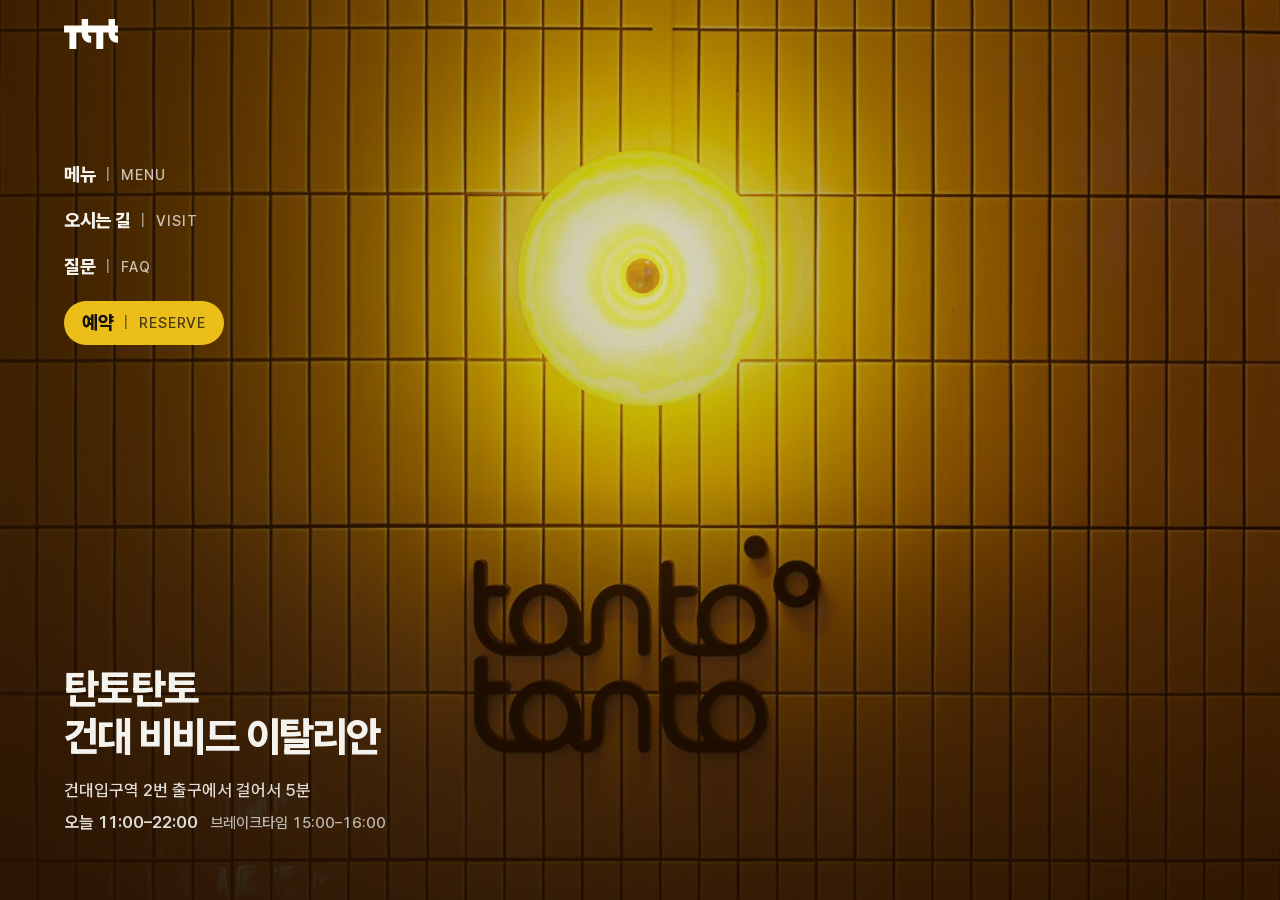
==== index.html @ 8cec2704 "탄토탄토 홈페이지 첫 배포 Co-Authored-By: Claude Fable 5.2 <noreply@anthropic.com> Claude-Session: https://clau" ====
<!DOCTYPE html>
<html lang="ko">
<head>
<meta charset="utf-8">
<meta name="viewport" content="width=device-width, initial-scale=1">
<title>탄토탄토 | 건대 맛집, 건대입구역 이탈리안 파스타·스테이크</title>
<meta name="description" content="건대입구역 2번 출구에서 걸어서 5분, 비비드 이탈리안 레스토랑 탄토탄토. 채끝스테이크 크림 파스타 19,800원, 명란 알리오올리오 15,800원, 브리&바질 뇨끼, 하우스 스테이크, 샥슈카. 건대 데이트와 모임에 어울리는 건대 맛집입니다.">
<meta name="keywords" content="건대맛집, 건대 맛집, 건대입구 맛집, 건대입구역 맛집, 건대 파스타, 건대 이탈리안, 건대 데이트 맛집, 건대 스테이크, 건대 리조또, 화양동 맛집, 광진구 맛집, 탄토탄토, TantoTanto">
<meta name="robots" content="index, follow, max-image-preview:large">
<meta name="theme-color" content="#15110E">
<link rel="icon" href="data:image/svg+xml,%3Csvg xmlns='http://www.w3.org/2000/svg' viewBox='0 0 32 32'%3E%3Crect width='32' height='32' fill='%23F6C61A'/%3E%3Cg transform='translate(4 9.3) scale(.0216)' fill='%2315110E'%3E%3Cpath d='M1 131H1107V276H807V620H663V276H254V620H111V276H1Z'/%3E%3Cpath d='M363 0H495V294.5A47.5 54 0 0 0 542.5 348.5H557V488H539A176 178 0 0 1 363 310Z'/%3E%3Cpath transform='translate(552 0)' d='M363 0H495V294.5A47.5 54 0 0 0 542.5 348.5H557V488H539A176 178 0 0 1 363 310Z'/%3E%3C/g%3E%3C/svg%3E">
<link rel="canonical" href="https://tantotanto.store/">
<meta property="og:url" content="https://tantotanto.store/">
<meta name="geo.region" content="KR-11">
<meta name="geo.placename" content="서울특별시 광진구 화양동">
<meta name="geo.position" content="37.5425129;127.0707231">
<meta name="ICBM" content="37.5425129, 127.0707231">
<meta property="og:type" content="website">
<meta property="og:locale" content="ko_KR">
<meta property="og:site_name" content="탄토탄토 TantoTanto">
<meta property="og:title" content="탄토탄토 | 건대입구역 비비드 이탈리안 레스토랑">
<meta property="og:description" content="건대입구역 2번 출구 도보 5분. 파스타와 스테이크를 한 상에 나눠 먹는 건대 맛집.">
<meta property="og:image" content="https://tantotanto.store/img/steak-cream-pasta.webp">

<script type="application/ld+json">
{
 "@context": "https://schema.org",
 "@graph": [
  {
   "@type": "Restaurant",
   "@id": "https://tantotanto.store/#restaurant",
   "name": "탄토탄토",
   "alternateName": [
    "TantoTanto",
    "탄토탄토 건대"
   ],
   "slogan": "비비드 이탈리안",
   "description": "건대입구역 2번 출구에서 걸어서 5분 거리의 비비드 이탈리안 레스토랑. 주황빛 조명이 켜진 천장과 노란 소파 창가 자리에서 파스타와 스테이크를 한 상에 나눠 먹기 좋아 건대 데이트, 기념일, 친구 모임에 어울리는 건대 맛집입니다.",
   "servesCuisine": [
    "Italian",
    "이탈리안",
    "파스타",
    "스테이크",
    "리조또"
   ],
   "priceRange": "₩₩",
   "telephone": "+82-2-2039-2915",
   "address": {
    "@type": "PostalAddress",
    "streetAddress": "아차산로33길 49 2층",
    "addressLocality": "광진구",
    "addressRegion": "서울특별시",
    "postalCode": "05016",
    "addressCountry": "KR"
   },
   "geo": {
    "@type": "GeoCoordinates",
    "latitude": 37.5425129,
    "longitude": 127.0707231
   },
   "hasMap": "https://www.google.com/maps/search/?api=1&query=%ED%83%84%ED%86%A0%ED%83%84%ED%86%A0&query_place_id=ChIJ1ZfJBdClfDURNxgI5aD3f-I",
   "areaServed": [
    "건대입구",
    "화양동",
    "광진구"
   ],
   "keywords": "건대 맛집, 건대입구역 맛집, 건대 파스타, 건대 이탈리안, 건대 데이트 맛집, 건대 스테이크, 건대 리조또",
   "acceptsReservations": "https://www.catchtable.net/shop/tantotanto_ku",
   "amenityFeature": [
    {
     "@type": "LocationFeatureSpecification",
     "name": "아기의자",
     "value": true
    },
    {
     "@type": "LocationFeatureSpecification",
     "name": "창가 좌석",
     "value": true
    },
    {
     "@type": "LocationFeatureSpecification",
     "name": "전용 주차장",
     "value": false
    }
   ],
   "openingHoursSpecification": [
    {
     "@type": "OpeningHoursSpecification",
     "dayOfWeek": [
      "Monday",
      "Tuesday",
      "Wednesday",
      "Thursday",
      "Friday"
     ],
     "opens": "11:00",
     "closes": "15:00"
    },
    {
     "@type": "OpeningHoursSpecification",
     "dayOfWeek": [
      "Monday",
      "Tuesday",
      "Wednesday",
      "Thursday",
      "Friday"
     ],
     "opens": "17:00",
     "closes": "22:00"
    },
    {
     "@type": "OpeningHoursSpecification",
     "dayOfWeek": [
      "Saturday",
      "Sunday"
     ],
     "opens": "11:00",
     "closes": "15:00"
    },
    {
     "@type": "OpeningHoursSpecification",
     "dayOfWeek": [
      "Saturday",
      "Sunday"
     ],
     "opens": "16:00",
     "closes": "22:00"
    }
   ],
   "hasMenu": {
    "@type": "Menu",
    "name": "탄토탄토 메뉴",
    "hasMenuSection": [
     {
      "@type": "MenuSection",
      "name": "대표 메뉴",
      "hasMenuItem": [
       {
        "@type": "MenuItem",
        "name": "채끝스테이크 크림",
        "description": "크림 딸리아텔레, 채끝등심 100g",
        "offers": {
         "@type": "Offer",
         "price": 19800,
         "priceCurrency": "KRW"
        }
       },
       {
        "@type": "MenuItem",
        "name": "샥슈카(에그인헬)",
        "description": "매콤한 토마토소스에 숏파스타와 수란 3개, 바게트",
        "offers": {
         "@type": "Offer",
         "price": 19800,
         "priceCurrency": "KRW"
        }
       },
       {
        "@type": "MenuItem",
        "name": "명란 알리오올리오",
        "description": "짭조름한 명란, 꽈리고추, 이탈리아 올리브유",
        "offers": {
         "@type": "Offer",
         "price": 15800,
         "priceCurrency": "KRW"
        }
       },
       {
        "@type": "MenuItem",
        "name": "브리&바질 뇨끼",
        "description": "바질 뇨끼, 브리 치즈, 선드라이 토마토",
        "offers": {
         "@type": "Offer",
         "price": 18800,
         "priceCurrency": "KRW"
        }
       },
       {
        "@type": "MenuItem",
        "name": "하우스 스테이크",
        "description": "호주산 채끝등심 200g, 구운 야채",
        "offers": {
         "@type": "Offer",
         "price": 32800,
         "priceCurrency": "KRW"
        }
       }
      ]
     },
     {
      "@type": "MenuSection",
      "name": "파스타",
      "hasMenuSection": [
       {
        "@type": "MenuSection",
        "name": "오일 파스타",
        "hasMenuItem": [
         {
          "@type": "MenuItem",
          "name": "명란 알리오올리오",
          "description": "짭조름한 명란, 꽈리고추, 이탈리아 올리브유",
          "offers": {
           "@type": "Offer",
           "price": 15800,
           "priceCurrency": "KRW"
          }
         },
         {
          "@type": "MenuItem",
          "name": "트러플 알리오올리오",
          "description": "구운 통마늘과 올리브, 트러플, 그라나 파다노 치즈",
          "offers": {
           "@type": "Offer",
           "price": 15800,
           "priceCurrency": "KRW"
          }
         },
         {
          "@type": "MenuItem",
          "name": "미나리 봉골레",
          "description": "향긋한 제철 미나리 × 정통 봉골레",
          "offers": {
           "@type": "Offer",
           "price": 18800,
           "priceCurrency": "KRW"
          }
         }
        ]
       },
       {
        "@type": "MenuSection",
        "name": "토마토 파스타",
        "hasMenuItem": [
         {
          "@type": "MenuItem",
          "name": "샥슈카(에그인헬)",
          "description": "매콤한 토마토소스에 숏파스타와 수란 3개, 바게트",
          "offers": {
           "@type": "Offer",
           "price": 19800,
           "priceCurrency": "KRW"
          }
         },
         {
          "@type": "MenuItem",
          "name": "부라타치즈 뽀모도로",
          "description": "신선한 부라타 치즈와 깊고 진한 토마토 소스",
          "offers": {
           "@type": "Offer",
           "price": 18800,
           "priceCurrency": "KRW"
          }
         },
         {
          "@type": "MenuItem",
          "name": "해산물 토마토",
          "description": "신선한 해산물이 들어간 토마토 파스타 (로제 변경 가능)",
          "offers": {
           "@type": "Offer",
           "price": 17800,
           "priceCurrency": "KRW"
          }
         },
         {
          "@type": "MenuItem",
          "name": "라자냐",
          "description": "진한 라구 소스에 치즈 듬뿍",
          "offers": {
           "@type": "Offer",
           "price": 19800,
           "priceCurrency": "KRW"
          }
         },
         {
          "@type": "MenuItem",
          "name": "연어스테이크 로제",
          "description": "부드러운 로제 딸리아텔레, 구운 연어 스테이크 80g",
          "offers": {
           "@type": "Offer",
           "price": 17800,
           "priceCurrency": "KRW"
          }
         },
         {
          "@type": "MenuItem",
          "name": "쉬림프 로제 파스타",
          "description": "탱글한 새우와 진한 로제 소스",
          "offers": {
           "@type": "Offer",
           "price": 15800,
           "priceCurrency": "KRW"
          }
         }
        ]
       },
       {
        "@type": "MenuSection",
        "name": "크림 파스타",
        "hasMenuItem": [
         {
          "@type": "MenuItem",
          "name": "채끝스테이크 크림",
          "description": "크림 딸리아텔레, 채끝등심 100g",
          "offers": {
           "@type": "Offer",
           "price": 19800,
           "priceCurrency": "KRW"
          }
         },
         {
          "@type": "MenuItem",
          "name": "블랙트러플 크림",
          "description": "블랙트러플 향과 고기 라구가 녹아든 꾸덕한 크림 파스타",
          "offers": {
           "@type": "Offer",
           "price": 21800,
           "priceCurrency": "KRW"
          }
         },
         {
          "@type": "MenuItem",
          "name": "브리&바질 뇨끼",
          "description": "바질 뇨끼, 브리 치즈, 선드라이 토마토",
          "offers": {
           "@type": "Offer",
           "price": 18800,
           "priceCurrency": "KRW"
          }
         },
         {
          "@type": "MenuItem",
          "name": "관자 크림 파스타",
          "description": "버터에 구운 관자 5개와 핑크 페퍼의 해산물 크림",
          "offers": {
           "@type": "Offer",
           "price": 18800,
           "priceCurrency": "KRW"
          }
         },
         {
          "@type": "MenuItem",
          "name": "투움바",
          "description": "새우 4마리, 부드러운 크림소스, 넓은 딸리아텔레 면",
          "offers": {
           "@type": "Offer",
           "price": 15800,
           "priceCurrency": "KRW"
          }
         },
         {
          "@type": "MenuItem",
          "name": "스파이시 크림 파스타",
          "description": "구운 베이컨과 꽈리고추, 달걀노른자의 매콤 고소한 크림",
          "offers": {
           "@type": "Offer",
           "price": 14800,
           "priceCurrency": "KRW"
          }
         }
        ]
       }
      ]
     },
     {
      "@type": "MenuSection",
      "name": "라이스",
      "hasMenuItem": [
       {
        "@type": "MenuItem",
        "name": "탄토 김치볶음밥",
        "description": "버터로 볶은 김치볶음밥에 수란, 옥수수, 치즈",
        "offers": {
         "@type": "Offer",
         "price": 16800,
         "priceCurrency": "KRW"
        }
       },
       {
        "@type": "MenuItem",
        "name": "미나리 스테이크 솥밥",
        "description": "향긋한 미나리와 버터의 고소함이 밴 스테이크 솥밥",
        "offers": {
         "@type": "Offer",
         "price": 22800,
         "priceCurrency": "KRW"
        }
       },
       {
        "@type": "MenuItem",
        "name": "토마토 스테이크 리조또",
        "description": "토마토 리조또, 채끝등심 100g",
        "offers": {
         "@type": "Offer",
         "price": 19800,
         "priceCurrency": "KRW"
        }
       },
       {
        "@type": "MenuItem",
        "name": "관자 로제 리조또",
        "description": "버터에 구운 관자 5개와 풍미 가득 로제 리조또",
        "offers": {
         "@type": "Offer",
         "price": 18800,
         "priceCurrency": "KRW"
        }
       },
       {
        "@type": "MenuItem",
        "name": "들깨 크림 리조또",
        "description": "들기름을 더한 부드러운 크림 리조또, 연두부튀김 4개",
        "offers": {
         "@type": "Offer",
         "price": 17800,
         "priceCurrency": "KRW"
        }
       }
      ]
     },
     {
      "@type": "MenuSection",
      "name": "스테이크",
      "hasMenuItem": [
       {
        "@type": "MenuItem",
        "name": "하우스 스테이크",
        "description": "호주산 채끝등심 200g, 구운 야채",
        "offers": {
         "@type": "Offer",
         "price": 32800,
         "priceCurrency": "KRW"
        }
       },
       {
        "@type": "MenuItem",
        "name": "BBQ찹스테이크 & 트러플감자튀김",
        "description": "BBQ 향을 더한 듀록 목살 찹스테이크, 트러플 감자튀김",
        "offers": {
         "@type": "Offer",
         "price": 18800,
         "priceCurrency": "KRW"
        }
       },
       {
        "@type": "MenuItem",
        "name": "블랙페퍼 찹스테이크 & 트러플감자튀김",
        "description": "흑후추 풍미 가득한 듀록 목살 찹스테이크, 트러플 감자튀김",
        "offers": {
         "@type": "Offer",
         "price": 18800,
         "priceCurrency": "KRW"
        }
       }
      ]
     },
     {
      "@type": "MenuSection",
      "name": "사이드",
      "hasMenuItem": [
       {
        "@type": "MenuItem",
        "name": "감바스",
        "description": "올리브 오일에 구운 새우 6마리와 마늘, 로즈마리 향",
        "offers": {
         "@type": "Offer",
         "price": 13800,
         "priceCurrency": "KRW"
        }
       },
       {
        "@type": "MenuItem",
        "name": "스테이크 샐러드",
        "description": "채끝등심 100g, 선드라이 토마토, 파인애플 청크",
        "offers": {
         "@type": "Offer",
         "price": 17800,
         "priceCurrency": "KRW"
        }
       },
       {
        "@type": "MenuItem",
        "name": "부라타 루꼴라 샐러드",
        "description": "크리미한 부라타 치즈와 향긋한 루꼴라, 상큼한 레몬 소스",
        "offers": {
         "@type": "Offer",
         "price": 14800,
         "priceCurrency": "KRW"
        }
       },
       {
        "@type": "MenuItem",
        "name": "계절과일 & 리코타 샐러드",
        "description": "상큼한 계절 과일과 리코타 치즈",
        "offers": {
         "@type": "Offer",
         "price": 12800,
         "priceCurrency": "KRW"
        }
       }
      ]
     },
     {
      "@type": "MenuSection",
      "name": "음료",
      "hasMenuItem": [
       {
        "@type": "MenuItem",
        "name": "탄토 레드하이볼",
        "description": "와인을 베이스로 한 저도수 하이볼",
        "offers": {
         "@type": "Offer",
         "price": 7800,
         "priceCurrency": "KRW"
        }
       },
       {
        "@type": "MenuItem",
        "name": "탄토 화이트하이볼",
        "description": "스파클링 와인을 베이스로 한 저도수 하이볼",
        "offers": {
         "@type": "Offer",
         "price": 7800,
         "priceCurrency": "KRW"
        }
       },
       {
        "@type": "MenuItem",
        "name": "피치 화이트 샹그리아",
        "description": "복숭아 향이 감도는 산뜻한 화이트 샹그리아",
        "offers": {
         "@type": "Offer",
         "price": 16800,
         "priceCurrency": "KRW"
        }
       }
      ]
     },
     {
      "@type": "MenuSection",
      "name": "주류",
      "hasMenuSection": [
       {
        "@type": "MenuSection",
        "name": "글라스 와인",
        "hasMenuItem": [
         {
          "@type": "MenuItem",
          "name": "루이 페드리에 (스파클링 · 글라스)",
          "description": "섬세하고 균형 잡힌 산미, 백과일과 꽃 향기가 어우러진 프레시한 맛",
          "offers": {
           "@type": "Offer",
           "price": 7800,
           "priceCurrency": "KRW"
          }
         },
         {
          "@type": "MenuItem",
          "name": "그란띠에라 레드 (스위트 레드 · 글라스)",
          "description": "풍부한 과일 풍미와 부드러운 타닌",
          "offers": {
           "@type": "Offer",
           "price": 7800,
           "priceCurrency": "KRW"
          }
         }
        ]
       },
       {
        "@type": "MenuSection",
        "name": "보틀 와인",
        "hasMenuItem": [
         {
          "@type": "MenuItem",
          "name": "루이 페드리에 (프랑스)",
          "description": "섬세하고 균형 잡힌 산미, 백과일과 꽃 향기가 어우러진 프레시한 맛",
          "offers": {
           "@type": "Offer",
           "price": 29800,
           "priceCurrency": "KRW"
          }
         },
         {
          "@type": "MenuItem",
          "name": "그란띠에라 레드 (스페인)",
          "description": "스위트. 풍부한 과일 풍미와 부드러운 타닌",
          "offers": {
           "@type": "Offer",
           "price": 29800,
           "priceCurrency": "KRW"
          }
         },
         {
          "@type": "MenuItem",
          "name": "본 샹스 모스카토 다스티 (이탈리아)",
          "description": "스위트. 달콤하고 향긋한 풍미, 가벼운 무게감",
          "offers": {
           "@type": "Offer",
           "price": 35500,
           "priceCurrency": "KRW"
          }
         },
         {
          "@type": "MenuItem",
          "name": "스톤베이 소비뇽블랑 (뉴질랜드)",
          "description": "상큼하고 청량함, 열대 과일의 뉘앙스",
          "offers": {
           "@type": "Offer",
           "price": 48000,
           "priceCurrency": "KRW"
          }
         },
         {
          "@type": "MenuItem",
          "name": "배비치 말보로 피노누아 (뉴질랜드)",
          "description": "부드럽고 섬세한 타닌, 레드베리와 스파이스가 어우러진 맛",
          "offers": {
           "@type": "Offer",
           "price": 55000,
           "priceCurrency": "KRW"
          }
         },
         {
          "@type": "MenuItem",
          "name": "베르테네 에피스 블랑 드 블랑 (프랑스)",
          "description": "우아하고 섬세한 기포, 레몬과 청사과의 밝은 풍미",
          "offers": {
           "@type": "Offer",
           "price": 68000,
           "priceCurrency": "KRW"
          }
         },
         {
          "@type": "MenuItem",
          "name": "도우와인 까베르네 소비뇽 (미국)",
          "description": "진한 과일 맛과 견고한 구조, 미국 특유의 강렬한 풍미",
          "offers": {
           "@type": "Offer",
           "price": 78000,
           "priceCurrency": "KRW"
          }
         }
        ]
       }
      ]
     }
    ]
   },
   "potentialAction": {
    "@type": "ReserveAction",
    "target": [
     "https://www.catchtable.net/shop/tantotanto_ku",
     "https://naver.me/5D8tWduC"
    ]
   },
   "sameAs": [
    "https://www.instagram.com/tantotanto_ku",
    "https://www.catchtable.net/shop/tantotanto_ku",
    "https://naver.me/5D8tWduC"
   ],
   "url": "https://tantotanto.store/",
   "image": [
    "https://tantotanto.store/img/space-tile.webp",
    "https://tantotanto.store/img/steak-cream-pasta.webp",
    "https://tantotanto.store/img/space-sofa.webp"
   ],
   "menu": "https://tantotanto.store/menu/"
  },
  {
   "@type": "WebPage",
   "name": "탄토탄토 | 건대 맛집, 건대입구역 이탈리안 파스타·스테이크",
   "inLanguage": "ko",
   "about": {
    "@id": "https://tantotanto.store/#restaurant"
   },
   "dateModified": "2026-11-20",
   "url": "https://tantotanto.store/"
  },
  {
   "@type": "FAQPage",
   "mainEntity": [
    {
     "@type": "Question",
     "name": "탄토탄토는 어떤 식당인가요?",
     "acceptedAnswer": {
      "@type": "Answer",
      "text": "건대입구역 2번 출구에서 걸어서 5분 거리에 있는 이탈리안 레스토랑이에요. 건대 맛집을 찾는 분들이 파스타와 스테이크를 먹으러 오는 곳이에요. 파스타 15종과 스테이크, 리조또, 샐러드를 한 상에 나눠 먹기 좋아요. 파스타는 14,800원부터 21,800원, 하우스 스테이크는 32,800원이에요. 노란 타일 벽과 노란 소파 창가 자리가 있는 밝은 2층 매장이에요."
     }
    },
    {
     "@type": "Question",
     "name": "탄토탄토는 어디에 있나요?",
     "acceptedAnswer": {
      "@type": "Answer",
      "text": "서울 광진구 아차산로33길 49, 2층이에요. 건대입구역 2번 출구에서 걸어서 5분 걸려요. 큰길을 따라 걷다가 메가MGC커피에서 왼쪽 골목으로 들어오세요."
     }
    },
    {
     "@type": "Question",
     "name": "영업시간과 라스트오더는 어떻게 되나요?",
     "acceptedAnswer": {
      "@type": "Answer",
      "text": "매일 11:00~22:00 영업해요. 브레이크타임 평일 15:00~17:00, 주말 15:00~16:00. 라스트오더 평일 점심 14:30, 저녁 20:50. 라스트오더 주말 점심 14:50, 저녁 20:50."
     }
    },
    {
     "@type": "Question",
     "name": "대표 메뉴와 가격은 어떻게 되나요?",
     "acceptedAnswer": {
      "@type": "Answer",
      "text": "채끝스테이크 크림 19,800원. 샥슈카(에그인헬) 19,800원. 명란 알리오올리오 15,800원. 브리&바질 뇨끼 18,800원. 하우스 스테이크 32,800원."
     }
    },
    {
     "@type": "Question",
     "name": "건대에서 데이트나 기념일에 가기 좋은 식당인가요?",
     "acceptedAnswer": {
      "@type": "Answer",
      "text": "네, 데이트와 기념일, 친구 모임에 잘 어울려요. 주황빛 조명과 노란 소파 창가 자리, 원목 테이블이 있는 밝고 따뜻한 공간이에요. 하이볼과 와인도 있어요."
     }
    },
    {
     "@type": "Question",
     "name": "예약할 수 있나요?",
     "acceptedAnswer": {
      "@type": "Answer",
      "text": "캐치테이블과 네이버에서 예약할 수 있어요. 전화 예약은 02-2039-2915로 해 주세요."
     }
    },
    {
     "@type": "Question",
     "name": "주차할 수 있나요?",
     "acceptedAnswer": {
      "@type": "Answer",
      "text": "전용 주차장은 없어요. 인근 유료 주차장을 이용해 주세요."
     }
    },
    {
     "@type": "Question",
     "name": "아이와 함께 가도 되나요?",
     "acceptedAnswer": {
      "@type": "Answer",
      "text": "네, 아기의자가 있어요. 가족 식사도 편하게 하실 수 있어요."
     }
    }
   ]
  }
 ]
}
</script>
<script>document.documentElement.classList.add('at-hero');</script>

<link rel="stylesheet" href="fonts/pretendard.css">
<link rel="stylesheet" href="site.css">
</head>
<body>
<svg width="0" height="0" style="position:absolute" aria-hidden="true">
  <symbol id="ttt" viewBox="0 0 1109 621">
    <path d="M1 131H1107V276H807V620H663V276H254V620H111V276H1Z"/>
    <path id="t" d="M363 0H495V294.5A47.5 54 0 0 0 542.5 348.5H557V488H539A176 178 0 0 1 363 310Z"/>
    <path transform="translate(552 0)" d="M363 0H495V294.5A47.5 54 0 0 0 542.5 348.5H557V488H539A176 178 0 0 1 363 310Z"/>
  </symbol>
</svg>
<button class="xbtn" type="button" aria-label="닫고 첫 화면으로"><span>닫기</span><svg viewBox="0 0 14 14" fill="none" stroke="currentColor" stroke-width="1.8" aria-hidden="true"><path d="M2 2l10 10M12 2 2 12"/></svg></button>
<a class="skip" href="visit/">오시는 길로 바로 가기</a>

<header class="top">
  <a class="name" href="#top" aria-label="탄토탄토 처음으로"><svg class="ttt" viewBox="0 0 1109 621" aria-hidden="true"><path d="M1 131H1107V276H807V620H663V276H254V620H111V276H1Z"/><path class="hop" d="M363 0H495V294.5A47.5 54 0 0 0 542.5 348.5H557V488H539A176 178 0 0 1 363 310Z"/><g transform="translate(552 0)"><path class="hop b" d="M363 0H495V294.5A47.5 54 0 0 0 542.5 348.5H557V488H539A176 178 0 0 1 363 310Z"/></g></svg></a>
  <nav aria-label="주요 메뉴">
    <a href="visit/">오시는 길</a>
    <a href="menu/">메뉴</a>
  </nav>
  <a class="btn btn-yolk" href="https://www.catchtable.net/shop/tantotanto_ku" target="_blank" rel="noopener">예약하기</a>
</header>

<main id="top">
  <section class="hero" aria-label="탄토탄토 소개">
    <div class="hw"><img src="img/space-tile.webp" width="1280" height="854" alt="탄토탄토 매장의 노란 타일 벽. 둥근 조명 아래 tanto tanto 로고가 붙어 있어요" fetchpriority="high" decoding="async"><span class="fx dim"></span><span class="fx glow"></span><span class="fx ring r1"></span><span class="fx ring r2"></span><span class="fx ring r3"></span></div>
    <div class="hp">
      <div class="hintro">
        <h1>탄토탄토<span class="sr">, </span><br>건대 비비드 이탈리안</h1>
        <p>건대입구역 2번 출구에서 걸어서 5분</p>
        <p class="today">오늘 11:00–22:00 <span class="bt">브레이크타임 <span id="hours-now">15:00–17:00</span></span></p>
      </div>
      <nav class="hnav" aria-label="자세히 보기">
        <a href="menu/"><b>메뉴</b><i lang="en">MENU</i></a>
        <a href="visit/"><b>오시는 길</b><i lang="en">VISIT</i></a>
        <a href="#faq"><b>질문</b><i lang="en">FAQ</i></a>
        <a class="rsv" href="#reserve"><b>예약</b><i lang="en">RESERVE</i></a>
      </nav>
      <div class="hsig">
        <p><span>대표 메뉴</span><a href="menu/">전체 메뉴 보기</a></p>
        <ul>
          <li><a href="menu/#signature"><span class="ph2"><img src="img/steak-cream-pasta-m.webp" width="560" height="560" alt="탄토탄토 채끝스테이크 크림" decoding="async"></span><b>채끝스테이크 크림</b><span class="pr">19,800원</span></a></li>
          <li><a href="menu/#signature"><span class="ph2"><img src="img/shakshuka-m.webp" width="560" height="560" alt="탄토탄토 샥슈카(에그인헬)" decoding="async"></span><b>샥슈카(에그인헬)</b><span class="pr">19,800원</span></a></li>
          <li><a href="menu/#signature"><span class="ph2"><img src="img/brie-basil-gnocchi-m.webp" width="560" height="560" alt="탄토탄토 브리&바질 뇨끼" decoding="async"></span><b>브리&amp;바질 뇨끼</b><span class="pr">18,800원</span></a></li>
          <li><a href="menu/#signature"><span class="ph2"><img src="img/myeongran-aglio-olio-m.webp" width="560" height="560" alt="탄토탄토 명란 알리오올리오" decoding="async"></span><b>명란 알리오올리오</b><span class="pr">15,800원</span></a></li>
          <li><a href="menu/#signature"><span class="ph2"><img src="img/house-steak-m.webp" width="560" height="560" alt="탄토탄토 하우스 스테이크" decoding="async"></span><b>하우스 스테이크</b><span class="pr">32,800원</span></a></li>
        </ul>
      </div>
      <dl class="hinfo">
        <div><dt>주소</dt><dd>서울 광진구 아차산로33길 49, 2층</dd></div>
        <div><dt>라스트오더</dt><dd>점심 <span id="lo-now">14:30</span>, 저녁 20:50</dd></div>
        <div><dt>전화</dt><dd><a href="tel:+82220392915">02-2039-2915</a></dd></div>
      </dl>
    </div>
  </section>

  <section class="band" id="reserve" aria-labelledby="reserve-title">
    <div class="wrap">
      <h2 class="ttl" id="reserve-title">예약</h2>
      <p class="rlede">편한 곳을 골라 주세요. 누르면 바로 예약 화면으로 이동해요.</p>
      <div class="rgrid">
        <a class="rcard y" href="https://www.catchtable.net/shop/tantotanto_ku" target="_blank" rel="noopener"><span class="rn">캐치테이블</span><span class="rd">날짜와 시간, 인원을 골라 바로 예약해요.</span><span class="rgo">캐치테이블로 예약 <svg viewBox="0 0 14 14" fill="none" stroke="currentColor" stroke-width="1.6" aria-hidden="true"><path d="M3 11 11 3M5 3h6v6"/></svg></span></a>
        <a class="rcard k" href="https://naver.me/5D8tWduC" target="_blank" rel="noopener"><span class="rn">네이버</span><span class="rd">네이버 플레이스에서 예약해요.</span><span class="rgo">네이버로 예약 <svg viewBox="0 0 14 14" fill="none" stroke="currentColor" stroke-width="1.6" aria-hidden="true"><path d="M3 11 11 3M5 3h6v6"/></svg></span></a>
      </div>
      <dl class="facts rfacts">
        <div><dt>전화 예약</dt><dd><a href="tel:+82220392915">02-2039-2915</a></dd></div>
        <div><dt>오늘 영업</dt><dd>11:00–22:00 <span class="bt">브레이크타임 <span id="hours-now2">15:00–17:00</span></span></dd></div>
        <div><dt>라스트오더</dt><dd>점심 <span id="lo-now2">14:30</span>, 저녁 20:50</dd></div>
      </dl>
    </div>
  </section>

  <section class="band" id="faq" aria-labelledby="faq-title">
    <div class="wrap faq-wrap">
      <h2 class="ttl" id="faq-title">자주 묻는 질문</h2>
      <div class="faq">
        <details open><summary>탄토탄토는 어떤 식당인가요?<i aria-hidden="true"></i></summary><div class="a"><p>건대입구역 2번 출구에서 걸어서 5분 거리에 있는 이탈리안 레스토랑이에요.</p><p>건대 맛집을 찾는 분들이 파스타와 스테이크를 먹으러 오는 곳이에요.</p><p>파스타 15종과 스테이크, 리조또, 샐러드를 한 상에 나눠 먹기 좋아요.</p><p>파스타는 14,800원부터 21,800원, 하우스 스테이크는 32,800원이에요.</p><p>노란 타일 벽과 노란 소파 창가 자리가 있는 밝은 2층 매장이에요.</p></div></details>
        <details><summary>탄토탄토는 어디에 있나요?<i aria-hidden="true"></i></summary><div class="a"><p>서울 광진구 아차산로33길 49, 2층이에요.</p><p>건대입구역 2번 출구에서 걸어서 5분 걸려요.</p><p>큰길을 따라 걷다가 메가MGC커피에서 왼쪽 골목으로 들어오세요.</p></div></details>
        <details><summary>영업시간과 라스트오더는 어떻게 되나요?<i aria-hidden="true"></i></summary><div class="a"><p>매일 11:00~22:00 영업해요.</p><dl class="arows"><div><dt>브레이크타임</dt><dd>평일 15:00~17:00, 주말 15:00~16:00</dd></div><div><dt>라스트오더 평일</dt><dd>점심 14:30, 저녁 20:50</dd></div><div><dt>라스트오더 주말</dt><dd>점심 14:50, 저녁 20:50</dd></div></dl></div></details>
        <details><summary>대표 메뉴와 가격은 어떻게 되나요?<i aria-hidden="true"></i></summary><div class="a"><dl class="arows"><div><dt>채끝스테이크 크림</dt><dd>19,800원</dd></div><div><dt>샥슈카(에그인헬)</dt><dd>19,800원</dd></div><div><dt>명란 알리오올리오</dt><dd>15,800원</dd></div><div><dt>브리&amp;바질 뇨끼</dt><dd>18,800원</dd></div><div><dt>하우스 스테이크</dt><dd>32,800원</dd></div></dl></div></details>
        <details><summary>건대에서 데이트나 기념일에 가기 좋은 식당인가요?<i aria-hidden="true"></i></summary><div class="a"><p>네, 데이트와 기념일, 친구 모임에 잘 어울려요.</p><p>주황빛 조명과 노란 소파 창가 자리, 원목 테이블이 있는 밝고 따뜻한 공간이에요.</p><p>하이볼과 와인도 있어요.</p></div></details>
        <details><summary>예약할 수 있나요?<i aria-hidden="true"></i></summary><div class="a"><p>캐치테이블과 네이버에서 예약할 수 있어요.</p><p>전화 예약은 02-2039-2915로 해 주세요.</p></div></details>
        <details><summary>주차할 수 있나요?<i aria-hidden="true"></i></summary><div class="a"><p>전용 주차장은 없어요.</p><p>인근 유료 주차장을 이용해 주세요.</p></div></details>
        <details><summary>아이와 함께 가도 되나요?<i aria-hidden="true"></i></summary><div class="a"><p>네, 아기의자가 있어요.</p><p>가족 식사도 편하게 하실 수 있어요.</p></div></details>
      </div>
    </div>
  </section>

  <section class="band en" id="english" lang="en" aria-labelledby="en-title">
    <div class="wrap faq-wrap">
      <h2 id="en-title">For visitors</h2>
      <div>
        <p>TantoTanto is a vivid Italian restaurant a 5-minute walk from Exit 2 of Konkuk Univ. Station (2F, 49 Achasan-ro 33-gil, Gwangjin-gu, Seoul), with an orange-lit ceiling and a long yellow banquette by the windows.</p>
        <p>Signature dishes are Striploin Steak Cream Pasta (19,800 won), Shakshuka (19,800 won), Myeongran Aglio e Olio (15,800 won), Brie &amp; Basil Gnocchi (18,800 won) and House Steak (32,800 won). Open Monday to Friday 11:00–15:00 and 17:00–22:00, weekends 11:00–15:00 and 16:00–22:00. Last order: lunch 14:30 on weekdays and 14:50 on weekends, dinner 20:50. Phone +82-2-2039-2915.</p>
      </div>
    </div>
  </section>
</main>

<footer>
  <div class="wrap">
    <div class="close">
      <svg class="ttt" viewBox="0 0 1109 621" role="img" aria-label="탄토탄토 로고">
        <path d="M1 131H1107V276H807V620H663V276H254V620H111V276H1Z"/>
        <path class="hop" d="M363 0H495V294.5A47.5 54 0 0 0 542.5 348.5H557V488H539A176 178 0 0 1 363 310Z"/>
        <g transform="translate(552 0)"><path class="hop b" d="M363 0H495V294.5A47.5 54 0 0 0 542.5 348.5H557V488H539A176 178 0 0 1 363 310Z"/></g>
      </svg>
      <div>
        <p>오늘 저녁, 노란 소파 자리에서 만나요.</p>
        <div class="links">
          <a class="pill solid" href="https://www.catchtable.net/shop/tantotanto_ku" target="_blank" rel="noopener">캐치테이블로 예약 <svg viewBox="0 0 14 14" fill="none" stroke="currentColor" stroke-width="1.6" aria-hidden="true"><path d="M3 11 11 3M5 3h6v6"/></svg></a>
          <a class="pill" href="tel:+82220392915">전화 02-2039-2915</a>
        </div>
      </div>
    </div>
    <div class="info">
      <div><b>탄토탄토</b>서울 광진구 아차산로33길 49, 2층<br>건대입구역 2번 출구에서 걸어서 5분</div>
      <div><b>영업시간</b>평일 11:00~15:00, 17:00~22:00<br>주말 11:00~15:00, 16:00~22:00</div>
      <div><b>연락</b>02-2039-2915<br><a href="https://www.instagram.com/tantotanto_ku" target="_blank" rel="noopener">instagram.com/tantotanto_ku</a></div>
    </div>
    <p class="copy">© 탄토탄토 TantoTanto</p>
  </div>
</footer>
<script src="site.js"></script>
</body>
</html>
---- fonts/pretendard.css ----
/* Pretendard (SIL Open Font License 1.1) https://github.com/orioncactus/pretendard
   이 사이트에 쓰인 글자만 담은 파일이에요. 문구를 바꾸면 글꼴 파일도 다시 만들어야 해요. */
@font-face { font-family: "Pretendard Variable"; font-weight: 45 920; font-style: normal; font-display: swap; src: url(./pretendard-subset.woff2) format("woff2-variations"); }
---- site.css ----
:root {
  --ink: #15110E;      /* 로고의 검정 */
  --yolk: #F6C61A;     /* 매장의 노란 소파 */
  --cove: #F0841A;     /* 천장의 주황 조명 */
  --white: #FFFDF8;
  --paper: #FFFAF0;
  --line: rgba(21, 17, 14, .18);
  --ink-2: rgba(21, 17, 14, .7);
  --font: "Pretendard Variable", Pretendard, "Apple SD Gothic Neo", "Malgun Gothic", sans-serif;
  --serif: var(--font);
  --it: var(--font);
  --ease-out: cubic-bezier(.23, 1, .32, 1);
  --pad: clamp(20px, 5vw, 72px);
  --bar: clamp(10px, 1.3vw, 16px);     /* 로고의 가로 획 */
  --hook: clamp(26px, 4.4vw, 60px);    /* 로고 t의 둥근 꺾임 */
}
*, *::before, *::after { box-sizing: border-box; }
html { -webkit-text-size-adjust: 100%; scroll-behavior: smooth; scroll-padding-top: 76px; scrollbar-color: var(--ink) var(--paper); }
body { margin: 0; background: var(--paper); color: var(--ink); font: 400 1.0625rem/1.7 var(--font); word-break: keep-all; overflow-wrap: break-word; -webkit-font-smoothing: antialiased; }
::selection { background: var(--ink); color: var(--yolk); }
img, svg { display: block; max-width: 100%; }
img { height: auto; }
a { color: inherit; text-underline-offset: .22em; text-decoration-thickness: 1.5px; }
h1, h2, h3, h4, p, ul, ol, dl, dd { margin: 0; padding: 0; }
ul, ol { list-style: none; }
h2, h3 { font-weight: 900; line-height: 1.08; letter-spacing: -.035em; text-wrap: balance; }
:focus-visible { outline: 3px solid var(--ink); outline-offset: 3px; }
.hero :focus-visible, .at-hero .top :focus-visible, footer :focus-visible { outline-color: #fff; }
.skip { position: fixed; left: 12px; top: -80px; z-index: 60; background: var(--ink); color: #fff; padding: 10px 16px; }
.skip:focus { top: 12px; }
.wrap { width: min(1200px, 100% - var(--pad) * 2); margin-inline: auto; }
.sr { position: absolute; width: 1px; height: 1px; overflow: hidden; clip-path: inset(50%); white-space: nowrap; }
.ttt { fill: currentColor; }

.btn { display: inline-flex; align-items: center; justify-content: center; min-height: 50px; padding: 0 24px; font: 700 1rem/1 var(--font); text-decoration: none; border: 2px solid transparent; transition: transform 160ms var(--ease-out), background-color 160ms ease, color 160ms ease, border-color 160ms ease; }
.btn:active { transform: scale(.97); }
.btn-yolk { background: var(--yolk); color: var(--ink); border-color: var(--yolk); }
.btn-ink { background: var(--ink); color: var(--white); border-color: var(--ink); }
.btn-line { border-color: currentColor; }
@media (hover: hover) and (pointer: fine) {
  .btn-yolk:hover { background: var(--white); border-color: var(--white); }
  .btn-ink:hover { background: transparent; color: var(--ink); }
  .btn-line:hover { background: var(--ink); color: var(--white); border-color: var(--ink); }
  .hero .btn-line:hover, footer .btn-line:hover { background: var(--white); color: var(--ink); border-color: var(--white); }
}

/* 상단 바 */
.top { position: fixed; inset: 0 0 auto 0; z-index: 40; display: flex; align-items: center; gap: 26px; padding: 12px var(--pad); background: var(--paper); color: var(--ink); box-shadow: 0 1px 0 var(--line); transition: background-color 200ms ease, color 200ms ease, box-shadow 200ms ease; }
.at-hero .top { background: transparent; color: var(--white); box-shadow: none; }
.top .name { margin-right: auto; display: flex; align-items: center; min-height: 44px; }
.top .name svg { width: 54px; height: auto; }
.top nav { display: flex; gap: 26px; font-weight: 700; font-size: .98rem; }
.top nav a { text-decoration: none; padding: 10px 0; }
.top .btn { min-height: 44px; padding: 0 18px; font-size: .95rem; }
.top .btn-yolk:hover { background: var(--ink); border-color: var(--ink); color: var(--white); }
.at-hero .top .btn-yolk:hover { background: var(--white); border-color: var(--white); color: var(--ink); }
@media (hover: hover) and (pointer: fine) { .top nav a:hover { text-decoration: underline; } }
@media (max-width: 720px) { .top nav { display: none; } }

/* ===== 첫 화면 ===== */
/* 첫 화면: 매장의 노란 타일 벽이 그대로 배경이에요 */
.hero { position: relative; min-height: 100vh; min-height: 100svh; overflow: hidden; background: #E9A70A; color: var(--ink); }
.hero .wall { position: absolute; inset: 0; width: 100%; height: 100%; object-fit: cover; }
.lab2 b { font-weight: 800; }
.lab2 i { font-style: normal; font-weight: 500; font-size: .8em; letter-spacing: .1em; opacity: .6; }
.lab2 i::before { content: "|"; margin: 0 .7em; opacity: .7; }
.side { position: absolute; z-index: 2; left: var(--pad); top: 50%; transform: translateY(-50%); display: grid; gap: 2px; }
.side a { display: inline-flex; align-items: center; min-height: 48px; text-decoration: none; font-size: clamp(1.15rem, 1.7vw, 1.5rem); letter-spacing: -.02em; transition: transform 220ms var(--ease-out); }
.intro { position: absolute; z-index: 2; left: var(--pad); bottom: clamp(24px, 5vh, 48px); }
.intro h1 { font-weight: 900; font-size: clamp(1.5rem, 2.6vw, 2.2rem); line-height: 1.2; letter-spacing: -.03em; }
.intro p { margin-top: 6px; font-weight: 500; font-size: 1rem; }
.cta { position: absolute; z-index: 2; right: var(--pad); bottom: clamp(24px, 5vh, 48px); display: grid; justify-items: end; gap: 10px; text-align: right; }
.cta .today { font-weight: 700; font-size: 1rem; font-variant-numeric: tabular-nums; }
.cta .btn { min-height: 56px; padding: 0 30px; border-radius: 999px; font-size: 1.05rem; }
@media (hover: hover) and (pointer: fine) { .side a:hover { transform: translateX(8px); } .side a:hover i { opacity: 1; } }
@media (max-width: 820px) {
  .intro { top: 72px; bottom: auto; right: var(--pad); text-align: center; }
  .intro h1 { font-size: 1.25rem; }
  .intro p { font-size: .9rem; margin-top: 2px; }
  .side { left: 0; right: 0; top: auto; bottom: 0; transform: none; grid-template-columns: 1fr 1fr 1fr 1fr; gap: 0; background: var(--ink); color: var(--white); padding-bottom: env(safe-area-inset-bottom); }
  .side a { justify-content: center; min-height: 60px; font-size: 1rem; }
  .side a + a { border-left: 1px solid rgba(255, 253, 248, .2); }
  .side .lab2 i { display: none; }
  .cta { left: var(--pad); right: var(--pad); bottom: calc(72px + env(safe-area-inset-bottom)); justify-items: center; text-align: center; gap: 8px; }
  .cta .btn { min-height: 50px; }
}
.top .hop { transform-box: fill-box; transform-origin: 50% 100%; }
@media (prefers-reduced-motion: no-preference) {
  .intro, .cta, .side { animation: up 700ms var(--ease-out) 150ms both; }
}
@media (prefers-reduced-motion: no-preference) and (min-width: 821px) { .side { animation-name: upside; } }
@keyframes upside { from { opacity: 0; transform: translateY(calc(-50% + 16px)); } to { opacity: 1; transform: translateY(-50%); } }
@keyframes up { from { opacity: 0; transform: translateY(16px); } to { opacity: 1; transform: none; } }
@keyframes hop {
  0% { transform: none; animation-timing-function: cubic-bezier(.3, 0, .6, 1); }
  4% { transform: scale(1.1, .86); animation-timing-function: cubic-bezier(.2, .8, .3, 1); }
  14% { transform: translateY(-19%) scale(.95, 1.07); animation-timing-function: cubic-bezier(.5, 0, .9, .5); }
  23% { transform: translateY(0) scale(1.12, .84); animation-timing-function: cubic-bezier(.2, .8, .3, 1); }
  30% { transform: translateY(-5%) scale(.98, 1.03); animation-timing-function: cubic-bezier(.5, 0, .9, .5); }
  36% { transform: translateY(0) scale(1.04, .96); animation-timing-function: var(--ease-out); }
  42%, 100% { transform: none; }
}

/* 뉴믹스처럼: 종이 같은 알갱이 질감과 섹션을 잇는 점선 */
body::after { content: ""; position: fixed; inset: 0; z-index: 39; pointer-events: none; opacity: .09; mix-blend-mode: multiply; background-image: url("data:image/svg+xml,%3Csvg xmlns='http://www.w3.org/2000/svg' width='180' height='180'%3E%3Cfilter id='n'%3E%3CfeTurbulence type='fractalNoise' baseFrequency='.9' numOctaves='2' stitchTiles='stitch'/%3E%3CfeColorMatrix values='0 0 0 0 0 0 0 0 0 0 0 0 0 0 0 0 0 0 .9 0'/%3E%3C/filter%3E%3Crect width='100%25' height='100%25' filter='url(%23n)'/%3E%3C/svg%3E"); }
.thread { display: block; width: 0; height: clamp(56px, 8vw, 96px); margin: 0 auto; border-left: 2px dotted currentColor; opacity: .55; }

/* 상쾌환처럼: 한눈에 보는 카드 */
.quick { padding: clamp(20px, 3vw, 40px) 0 clamp(72px, 9vw, 120px); }
.quick h2 { margin: clamp(18px, 2.4vw, 28px) 0 clamp(28px, 4vw, 48px); text-align: center; font-family: var(--serif); font-weight: 300; font-size: clamp(2rem, 4.6vw, 3.6rem); line-height: 1.05; letter-spacing: -.04em; }
.bento { display: grid; grid-template-columns: repeat(4, 1fr); gap: clamp(10px, 1.2vw, 16px); }
.cell { position: relative; display: flex; flex-direction: column; justify-content: space-between; gap: 18px; min-height: clamp(190px, 19vw, 260px); padding: clamp(18px, 2vw, 26px); border-radius: clamp(20px, 2.4vw, 30px); overflow: hidden; text-decoration: none; color: var(--ink); background: var(--white); box-shadow: inset 0 0 0 1px var(--line); transition: transform 240ms var(--ease-out); }
.cell:active { transform: scale(.985); }
.cell .lab2 { font-size: .98rem; }
.cell .go { position: absolute; right: clamp(14px, 1.6vw, 20px); top: clamp(14px, 1.6vw, 20px); width: 44px; height: 44px; border-radius: 50%; display: grid; place-items: center; background: var(--white); color: var(--ink); transition: background-color 200ms ease, color 200ms ease; }
.cell .go svg { width: 15px; height: 15px; transition: transform 240ms var(--ease-out); }
.cell strong { display: block; font-family: var(--serif); font-weight: 400; font-size: clamp(1.4rem, 2.3vw, 2rem); line-height: 1.15; letter-spacing: -.035em; text-wrap: balance; }
.cell small { display: block; margin-top: 6px; font-size: .92rem; line-height: 1.5; opacity: .78; }
.cell.photo { color: var(--white); box-shadow: none; }
.cell.photo img { position: absolute; inset: 0; width: 100%; height: 100%; object-fit: cover; transition: transform 700ms var(--ease-out); }
.cell.photo::after { content: ""; position: absolute; inset: 0; background: linear-gradient(180deg, rgba(21, 14, 9, .5) 0%, rgba(21, 14, 9, 0) 34%, rgba(21, 14, 9, 0) 48%, rgba(21, 14, 9, .78) 100%); }
.cell.photo > *:not(img) { position: relative; z-index: 1; }
.cell.photo .go { position: absolute; }
.cell.big { grid-column: span 2; grid-row: span 2; }
.cell.big strong { font-size: clamp(1.8rem, 3.6vw, 3.2rem); line-height: 1.06; }
.cell.yolk { background: var(--yolk); box-shadow: none; }
.cell.ink { background: var(--ink); color: var(--white); box-shadow: none; }
.cell.ink .go { background: var(--yolk); }
.cell.cove { background: var(--cove); box-shadow: none; }
.cell .num.big { font-size: clamp(1.5rem, 2.3vw, 2.1rem); line-height: 1.12; }
.cell .lab2 { padding-right: 52px; }
@media (hover: hover) and (pointer: fine) {
  .cell:hover .go { background: var(--ink); color: var(--white); }
  .cell.ink:hover .go { background: var(--white); color: var(--ink); }
  .cell:hover .go svg { transform: translate(2px, -2px); }
  .cell.photo:hover img { transform: scale(1.04); }
}
@media (max-width: 900px) {
  .bento { grid-template-columns: 1fr 1fr; }
  .cell.big { grid-row: auto; min-height: 62vw; }
  .cell:not(.big) .lab2 i { display: none; }
  .cat-head { flex-wrap: wrap; }
  .cat-head .it { white-space: normal; }
  .cell .num.big { font-size: clamp(.95rem, 4.9vw, 1.7rem); white-space: nowrap; }
}

/* ===== 아래 영역: 가는 세리프 제목 + 이탤릭 숫자 + 로고 패턴 ===== */
.band { position: relative; padding: clamp(88px, 12vw, 168px) 0; overflow: hidden; }
.ttl { font-family: var(--serif); font-weight: 300; font-size: clamp(3.1rem, 9vw, 8rem); line-height: .96; letter-spacing: -.035em; }
.lede { font-family: var(--serif); font-weight: 300; font-size: clamp(1.25rem, 2.2vw, 1.75rem); line-height: 1.45; letter-spacing: -.02em; max-width: 24em; text-wrap: pretty; }
.it { font-family: var(--it); font-style: italic; font-weight: 400; letter-spacing: 0; }
.num { font-family: var(--it); font-weight: 400; font-variant-numeric: lining-nums; letter-spacing: -.01em; }
.top-row { display: grid; grid-template-columns: 1.15fr 1fr; gap: 24px clamp(24px, 6vw, 100px); align-items: end; }

/* 엠보싱 로고: 배경과 같은 색으로 눌러 찍은 듯 */
.emboss { position: absolute; z-index: 0; pointer-events: none; color: inherit; }
.emboss svg { width: 100%; height: auto; fill: currentColor; filter: drop-shadow(-2px -2px 0 rgba(255, 255, 255, .45)) drop-shadow(3px 3px 0 rgba(21, 17, 14, .15)); }
.band > .wrap { position: relative; z-index: 1; }

/* 오시는 길 */
.visit { background: var(--yolk); color: var(--ink); }
.visit .emboss { right: -6vw; bottom: -9vw; width: min(78vw, 1100px); color: var(--yolk); }
.addr { margin-top: clamp(40px, 6vw, 88px); font-family: var(--serif); font-weight: 300; font-size: clamp(2.3rem, 6.8vw, 6rem); line-height: 1.04; letter-spacing: -.04em; text-wrap: balance; }
.addr .num { font-size: 1.1em; }
.route { display: grid; grid-template-columns: repeat(3, 1fr); gap: clamp(16px, 3vw, 40px); margin-top: clamp(40px, 6vw, 72px); }
.route li { border-top: 1px solid rgba(21, 17, 14, .45); padding-top: 14px; display: grid; grid-template-columns: auto 1fr; gap: 0 14px; align-items: baseline; }
.route .num { grid-row: span 2; font-style: italic; font-size: clamp(2.4rem, 4.4vw, 3.8rem); line-height: .9; }
.route b { font-weight: 700; font-size: clamp(1.05rem, 1.7vw, 1.3rem); letter-spacing: -.02em; }
.route span { font-size: .95rem; color: var(--ink-2); }
.visit-grid { display: grid; grid-template-columns: 1fr 1fr; gap: clamp(32px, 6vw, 100px); margin-top: clamp(56px, 8vw, 110px); align-items: start; }
.visit-grid p { max-width: 30em; }
.visit-grid p + p { margin-top: .8em; }
.hours { width: 100%; border-collapse: collapse; }
.hours caption { text-align: left; padding-bottom: 14px; font-family: var(--serif); font-weight: 400; font-size: 1.6rem; letter-spacing: -.03em; }
.hours th, .hours td { text-align: left; vertical-align: baseline; padding: 16px 0; border-top: 1px solid rgba(21, 17, 14, .38); font-weight: 400; }
.hours tr:last-child th, .hours tr:last-child td { border-bottom: 1px solid rgba(21, 17, 14, .38); }
.hours th { width: 9.5em; font-weight: 700; }
.hours td { font-family: var(--it); font-size: 1.32rem; line-height: 1.3; }
.hours td span { display: block; font-family: var(--font); font-size: .9rem; color: var(--ink-2); margin-top: 2px; }
.hours .now { display: inline-block; margin-left: 8px; padding: 3px 8px; border-radius: 999px; background: var(--ink); color: var(--yolk); font-size: .74rem; font-weight: 700; line-height: 1.2; vertical-align: 2px; }

/* 버튼 줄 */
.links { display: flex; flex-wrap: wrap; gap: 8px; margin-top: 28px; }
.pill { display: inline-flex; align-items: center; gap: 10px; min-height: 48px; padding: 0 20px; border-radius: 999px; border: 1px solid currentColor; font-weight: 700; font-size: .96rem; text-decoration: none; transition: background-color 180ms ease, color 180ms ease, transform 160ms var(--ease-out); }
.pill:active { transform: scale(.97); }
.pill.solid { background: var(--ink); color: var(--white); border-color: var(--ink); }
.pill svg { width: 14px; height: 14px; transition: transform 220ms var(--ease-out); }
@media (hover: hover) and (pointer: fine) {
  .pill:hover { background: var(--ink); color: var(--white); border-color: var(--ink); }
  .pill.solid:hover { background: transparent; color: var(--ink); }
  .pill:hover svg { transform: translate(2px, -2px); }
  footer .pill:hover { background: var(--white); color: var(--ink); border-color: var(--white); }
}

/* 메뉴 */
.menu-intro { padding-bottom: clamp(48px, 7vw, 96px); }
.jump { display: flex; flex-wrap: wrap; gap: 6px 28px; margin-top: clamp(28px, 4vw, 48px); }
.jump a { display: inline-flex; align-items: baseline; gap: 8px; min-height: 44px; padding-top: 10px; text-decoration: none; font-weight: 700; font-size: 1rem; border-bottom: 1px solid var(--line); transition: border-color 180ms ease; }
.jump a .num { font-style: italic; font-weight: 400; font-size: 1.15rem; color: var(--ink-2); }
@media (hover: hover) and (pointer: fine) { .jump a:hover { border-color: var(--ink); } }

/* 대표 메뉴: 화면을 채운 색면이 한 장씩 겹쳐 올라와요 */
.stack { margin: 0; }
.panel { position: sticky; top: 0; min-height: 100vh; min-height: 100svh; display: grid; align-items: center; padding: 88px 0 44px; background: var(--yolk); color: var(--ink); overflow: hidden; }
.panel:nth-child(2) { background: var(--cove); }
.panel:nth-child(3) { background: var(--ink); color: var(--white); }
.panel:nth-child(4) { background: var(--white); }
.panel .emboss { left: -4vw; bottom: -7vw; width: min(70vw, 980px); color: inherit; }
.panel:nth-child(3) .emboss svg { filter: drop-shadow(-2px -2px 0 rgba(255, 255, 255, .07)) drop-shadow(3px 3px 0 rgba(0, 0, 0, .5)); color: var(--ink); }
.panel:nth-child(1) .emboss, .panel:nth-child(5) .emboss { color: var(--yolk); }
.panel:nth-child(2) .emboss { color: var(--cove); }
.panel:nth-child(4) .emboss { color: var(--white); }
.panel > .wrap { position: relative; z-index: 1; }
.pbar { display: flex; justify-content: space-between; align-items: baseline; border-top: 1px solid currentColor; padding-top: 12px; font-weight: 700; font-size: .95rem; }
.pbar .num { font-style: italic; font-weight: 400; font-size: 1.35rem; }
.pgrid { display: grid; grid-template-columns: 1.05fr .95fr; gap: clamp(20px, 5vw, 80px); align-items: center; margin-top: clamp(18px, 3vh, 40px); }
.panel h4 { font-family: var(--serif); font-weight: 400; font-size: clamp(2.6rem, min(6.6vw, 11.5vh), 6.6rem); line-height: 1; letter-spacing: -.045em; text-wrap: balance; }
.pen { margin-top: clamp(10px, 1.6vh, 18px); font-size: clamp(1.3rem, 2vw, 1.8rem); line-height: 1.1; }
.pdesc { margin-top: clamp(16px, 2.6vh, 30px); max-width: 25em; font-size: clamp(1rem, 1.35vw, 1.1rem); line-height: 1.65; }
.pprice { margin-top: clamp(16px, 3vh, 34px); font-family: var(--it); font-size: clamp(2.8rem, min(5.6vw, 9vh), 5.2rem); line-height: .9; letter-spacing: -.02em; }
.pprice small { font-family: var(--font); font-size: .3em; font-weight: 700; letter-spacing: 0; margin-left: .25em; vertical-align: .35em; }
.panel .ph { justify-self: end; width: min(100%, 66vh); }

/* 메뉴 사진 공통: 로고 t의 둥근 꺾임 */
.ph { overflow: hidden; border-radius: 0 0 0 var(--hook); background: #f1dfb9; }
.ph img { width: 100%; height: 100%; object-fit: cover; aspect-ratio: 1; }
@media (hover: hover) and (pointer: fine) { .ph img { transition: transform 600ms var(--ease-out); } .card:hover .ph img { transform: scale(1.04); } }

.cat { padding-top: clamp(80px, 11vw, 150px); }
.cat-head { display: flex; align-items: baseline; justify-content: space-between; gap: 16px; padding-bottom: clamp(20px, 3vw, 36px); border-bottom: 1px solid var(--ink); }
.cat-head h3 { font-family: var(--serif); font-weight: 300; font-size: clamp(2.2rem, 5.4vw, 4.6rem); line-height: 1; letter-spacing: -.04em; }
.cat-head .it { font-size: clamp(1.2rem, 2vw, 1.7rem); color: var(--ink-2); white-space: nowrap; }
.grid { display: grid; grid-template-columns: repeat(4, 1fr); gap: clamp(36px, 4vw, 56px) clamp(14px, 2vw, 28px); margin-top: clamp(28px, 3.6vw, 44px); }
.card .ph { --hook: clamp(22px, 3vw, 40px); }
.card h4 { margin-top: 14px; font-weight: 700; font-size: 1.08rem; line-height: 1.35; letter-spacing: -.02em; }
.card .en { margin-top: 2px; font-size: 1.05rem; color: var(--ink-2); line-height: 1.2; }
.card p.d { margin-top: 8px; font-size: .92rem; line-height: 1.55; color: var(--ink-2); }
.card .num { display: block; margin-top: 10px; font-size: 1.5rem; line-height: 1; }
.card .num small { font-family: var(--font); font-size: .55em; font-weight: 700; margin-left: .2em; }
.drinks { display: grid; grid-template-columns: 1fr 1fr; column-gap: clamp(28px, 5vw, 80px); margin-top: 8px; }
.drinks li { display: flex; justify-content: space-between; align-items: baseline; gap: 16px; padding: 18px 0; border-bottom: 1px solid var(--line); font-weight: 700; }
.drinks .num { font-size: 1.45rem; font-weight: 400; }
.asof { margin-top: 28px; color: var(--ink-2); font-size: .92rem; }

/* 사진 띠 */
.strip-photos { display: grid; grid-template-columns: repeat(5, 1fr); margin-top: clamp(88px, 12vw, 168px); }
.strip-photos img { width: 100%; aspect-ratio: 1; object-fit: cover; }

/* 공간: 사진, 색, 로고를 섞은 모자이크 */
.space { background: var(--cove); }
.mosaic { display: grid; grid-template-columns: repeat(4, 1fr); grid-auto-rows: minmax(0, 1fr); gap: clamp(8px, 1vw, 14px); margin-top: clamp(44px, 6vw, 80px); }
.tile { position: relative; aspect-ratio: 1; overflow: hidden; }
.tile.text { grid-column: span 2; aspect-ratio: auto; background: var(--paper); padding: clamp(22px, 3vw, 44px); display: flex; flex-direction: column; justify-content: space-between; gap: 20px; }
.tile.text p { max-width: 30em; }
.tile.text p + p { margin-top: .7em; }
.tile.text .lede { font-size: clamp(1.25rem, 2vw, 1.65rem); }
.tile figcaption, .tile .lab { position: absolute; left: 14px; bottom: 12px; font-weight: 700; font-size: .9rem; }
.tile img { width: 100%; height: 100%; object-fit: cover; }
.tile.cove { background:
  linear-gradient(90deg, #fff6e4 0 7%, transparent 7% 31%, #fff6e4 31% 38%, transparent 38% 62%, #fff6e4 62% 69%, transparent 69% 93%, #fff6e4 93%),
  linear-gradient(#fff6e4 0 7%, transparent 7% 46.5%, #fff6e4 46.5% 53.5%, transparent 53.5% 93%, #fff6e4 93%),
  radial-gradient(circle at 50% 50%, #ffc880, #ff8a12 75%); }
.tile.sofa { background: repeating-linear-gradient(90deg, #ffd83a 0 10%, #f6c61a 10% 11.6%, #d9a606 11.6% 12.5%); }
.tile.brick { background-color: #a8502d; background-image: radial-gradient(circle, #2d1309 0 30%, #b9633c 31% 36%, transparent 37%), linear-gradient(#7c3719 0 6%, transparent 6%); background-size: 25% 25%, 100% 25%; color: var(--white); }
.tile.tiles { display: grid; place-items: center; background-color: #fbf8f2; background-image: linear-gradient(#d6d0c7 0 2px, transparent 2px), linear-gradient(90deg, #d6d0c7 0 2px, transparent 2px); background-size: 12.5% 12.5%; }
.tile.tiles svg { width: 50%; height: auto; color: var(--ink); filter: drop-shadow(0 0 12px #fff) drop-shadow(0 0 4px #fff); }
.tile.pattern { background-color: var(--ink); background-image: url("data:image/svg+xml,%3Csvg xmlns='http://www.w3.org/2000/svg' viewBox='-260 -230 1629 1081'%3E%3Cg fill='%23F6C61A'%3E%3Cpath d='M1 131H1107V276H807V620H663V276H254V620H111V276H1Z'/%3E%3Cpath d='M363 0H495V294.5A47.5 54 0 0 0 542.5 348.5H557V488H539A176 178 0 0 1 363 310Z'/%3E%3Cpath transform='translate(552 0)' d='M363 0H495V294.5A47.5 54 0 0 0 542.5 348.5H557V488H539A176 178 0 0 1 363 310Z'/%3E%3C/g%3E%3C/svg%3E"); background-size: 50% auto; background-position: 0 0; color: var(--white); }
.tile.yolk { grid-column: span 2; aspect-ratio: auto; background: var(--yolk); display: grid; place-items: center; text-align: center; padding: 18px; }
.tile.yolk .num { font-style: italic; font-size: clamp(3rem, 7vw, 6rem); line-height: .9; }
.tile.yolk span { display: block; margin-top: 8px; font-weight: 700; font-size: .95rem; }
.tile .lab { color: inherit; }
.tile.sofa .lab, .tile.cove .lab, .tile.tiles .lab { color: var(--ink); }
.tile.photo .lab { color: var(--white); text-shadow: 0 1px 12px rgba(0, 0, 0, .45); }

/* FAQ */
.faq-wrap { display: grid; grid-template-columns: .9fr 1.1fr; gap: 32px clamp(24px, 6vw, 100px); align-items: start; }
.faq-wrap .ttl { position: sticky; top: 110px; }
.faq details { border-top: 1px solid var(--line); }
.faq details:last-child { border-bottom: 1px solid var(--line); }
.faq summary { list-style: none; display: grid; grid-template-columns: 1fr auto; gap: 16px; align-items: center; min-height: 64px; padding: 18px 0; cursor: pointer; font-weight: 700; font-size: 1.12rem; line-height: 1.4; letter-spacing: -.02em; }
.faq summary::-webkit-details-marker { display: none; }
.faq summary i { position: relative; width: 22px; height: 22px; }
.faq summary i::before, .faq summary i::after { content: ""; position: absolute; left: 3px; right: 3px; top: 10px; height: 2px; background: currentColor; transition: transform 240ms var(--ease-out); }
.faq summary i::after { transform: rotate(90deg); }
.faq details[open] summary i::after { transform: rotate(0deg); }
.faq dd, .faq .a { margin: 0 0 22px; max-width: 38em; color: var(--ink-2); }
@media (hover: hover) and (pointer: fine) { .faq summary:hover { text-decoration: underline; text-underline-offset: .25em; } }
.en { padding-top: 0; }
.en .faq-wrap { border-top: 1px solid var(--line); padding-top: 28px; }
.en h2 { font-family: var(--it); font-style: italic; font-weight: 400; font-size: clamp(2rem, 4vw, 3.2rem); line-height: 1; }
.en p { color: var(--ink-2); }
.en p + p { margin-top: .8em; }

/* 마무리 */
footer { background: var(--ink); color: var(--white); padding: clamp(72px, 10vw, 130px) 0 40px; overflow: hidden; }
.close { display: grid; gap: clamp(28px, 5vw, 64px); }
.close svg { width: 100%; height: auto; color: var(--yolk); overflow: visible; margin-top: 8%; }
.close .hop { transform-box: fill-box; transform-origin: 50% 100%; }
.close > div { display: flex; flex-wrap: wrap; justify-content: space-between; align-items: end; gap: 20px 40px; }
.close p { font-family: var(--serif); font-weight: 300; font-size: clamp(2rem, 5vw, 4.2rem); line-height: 1.06; letter-spacing: -.04em; text-wrap: balance; max-width: 12em; }
.close .links { margin-top: 0; }
.close .pill.solid { background: var(--yolk); color: var(--ink); border-color: var(--yolk); }
.info { display: grid; grid-template-columns: 1.3fr 1fr 1fr; gap: 24px clamp(24px, 4vw, 64px); margin-top: clamp(48px, 7vw, 88px); border-top: 1px solid rgba(255, 253, 248, .28); padding-top: 24px; font-size: .96rem; color: rgba(255, 253, 248, .8); }
.info b { display: block; color: var(--white); font-weight: 700; margin-bottom: 6px; }
.copy { margin-top: 40px; font-size: .86rem; color: rgba(255, 253, 248, .55); }

.bar { display: none; }
/* 화면이 낮으면 겹쳐 올라오는 효과를 끄고 그냥 이어서 보여줘요 */
@media (max-height: 700px) { .panel { position: relative; } }
@media (max-width: 1000px) {
  .grid { grid-template-columns: repeat(3, 1fr); }
  .mosaic { grid-template-columns: repeat(3, 1fr); }
  .tile.text { grid-column: 1 / -1; }
  .tile.yolk { grid-column: span 1; aspect-ratio: 1; }
}
@media (max-width: 720px) {
  .top-row, .visit-grid, .faq-wrap { grid-template-columns: 1fr; }
  .faq-wrap .ttl { position: static; }
  .route { grid-template-columns: 1fr; gap: 0; }
  .route li { padding: 14px 0; }
  .route li:last-child { border-bottom: 1px solid rgba(21, 17, 14, .45); }
  .grid { grid-template-columns: 1fr 1fr; gap: 32px 12px; }
  .card p.d { display: none; }
  .drinks { grid-template-columns: 1fr; }
  .strip-photos { grid-template-columns: repeat(3, 1fr); }
  .strip-photos img:nth-child(n+4) { display: none; }
  .mosaic { grid-template-columns: 1fr 1fr; }
  .tile.yolk { grid-column: span 2; aspect-ratio: 2 / 1; }
  .info { grid-template-columns: 1fr; }
  .panel { padding: 76px 0 24px; }
  .pgrid { grid-template-columns: 1fr; gap: 16px; margin-top: 14px; }
  .panel .ph { order: -1; justify-self: start; width: min(74vw, 36vh); --hook: 48px; }
  .panel h4 { font-size: clamp(2.2rem, min(11vw, 6.6vh), 3.6rem); }
  .pdesc { margin-top: 10px; font-size: .98rem; }
  .pprice { margin-top: 12px; font-size: clamp(2.4rem, 7vh, 3.4rem); }
  .row { grid-template-columns: 1fr; gap: 10px; justify-items: center; }
  .flank { display: none; }
  .bar { position: fixed; z-index: 45; left: 0; right: 0; bottom: 0; display: grid; grid-template-columns: 1.3fr 1fr 1fr; background: var(--ink); transition: transform 300ms var(--ease-out); padding-bottom: env(safe-area-inset-bottom); }
  .at-hero .bar { transform: translateY(110%); }
  .bar a { min-height: 54px; display: grid; place-items: center; color: #fff; text-decoration: none; font-weight: 700; font-size: .98rem; }
  .bar a:first-child { background: var(--yolk); color: var(--ink); }
  footer { padding-bottom: 96px; }
}
@media (prefers-reduced-motion: reduce) {
  html { scroll-behavior: auto; }
  * { transition-duration: .01ms !important; }
}
/* 공간 모자이크: 실제 매장 사진 */
.mosaic { grid-auto-rows: auto; }
.tile.wide { grid-column: span 2; aspect-ratio: auto; }
.tile.wide.lead { aspect-ratio: 3 / 2; }
.tile.wide img, .tile.photo img { position: absolute; inset: 0; }
.tile.photo::after { content: ""; position: absolute; inset: 55% 0 0 0; background: linear-gradient(180deg, rgba(21, 14, 9, 0), rgba(21, 14, 9, .6)); }
.tile.photo .lab { z-index: 1; }
@media (max-width: 1000px) {
  .mosaic { grid-template-columns: 1fr 1fr; }
  .tile.text { grid-column: 1 / -1; }
  .tile.wide { aspect-ratio: 3 / 2; }
  .tile.yolk { grid-column: span 2; aspect-ratio: 2 / 1; }
}
/* ===== 정리: 굵은 고딕 하나로 통일, 색과 장식 줄이기 ===== */
.it, .num, .en h2 { font-style: normal; }
.ttl, .addr, .quick h2, .cat-head h3, .panel h4, .close p, .cell strong, .hours caption, .en h2 { font-weight: 900; letter-spacing: -.05em; }
.lede { font-weight: 500; font-size: clamp(1.05rem, 1.5vw, 1.25rem); line-height: 1.65; letter-spacing: -.01em; }
.num, .pprice { font-weight: 900; letter-spacing: -.03em; }
.it { font-weight: 700; letter-spacing: .02em; }
.pen { font-size: clamp(1rem, 1.4vw, 1.2rem); }
.hours td { font-size: 1.08rem; font-weight: 700; }
.hours td span { font-weight: 400; }
.route .num { font-size: clamp(1.8rem, 3vw, 2.6rem); }
.card .num { font-size: 1.15rem; }
.card .en, .card p.d { display: none; }
.cat-head .it { font-size: 1rem; }
.jump a .num, .pbar .num, .drinks .num { font-size: 1rem; font-weight: 700; }
.cell .num.big { font-size: clamp(1.25rem, 1.9vw, 1.7rem); }
.space { background: var(--paper); }
.panel, .panel:nth-child(2), .panel:nth-child(4) { background: var(--paper); color: var(--ink); }
.panel:nth-child(even) { background: var(--yolk); }
.panel:nth-child(3) { background: var(--paper); color: var(--ink); }
.pair { display: grid; grid-template-columns: 1fr 1fr; gap: clamp(10px, 1.4vw, 20px); margin-top: clamp(40px, 6vw, 80px); }
.pair img { width: 100%; aspect-ratio: 3 / 2; object-fit: cover; border-radius: 0 0 0 var(--hook); }
.pair span { display: block; margin-top: 12px; font-weight: 700; font-size: .95rem; }
@media (max-width: 720px) { .pair { grid-template-columns: 1fr; } .cell .num.big { font-size: clamp(.85rem, 4.3vw, 1.5rem); } }
/* ===== 한 화면 구성: 첫 화면에서 눌러서 자세히 보기 ===== */
.dock { position: relative; z-index: 2; display: grid; grid-template-columns: repeat(5, 1fr); text-align: left; background: rgba(21, 14, 9, .62); -webkit-backdrop-filter: blur(14px); backdrop-filter: blur(14px); border-top: 1px solid rgba(255, 253, 248, .22); }
.dock a { display: grid; align-content: center; gap: 4px; min-height: clamp(72px, 11vh, 104px); padding: 12px clamp(14px, 2vw, 28px); text-decoration: none; color: var(--white); transition: background-color 180ms ease, color 180ms ease; }
.dock a + a { border-left: 1px solid rgba(255, 253, 248, .22); }
.dock .lab2 { font-size: clamp(1rem, 1.5vw, 1.25rem); }
.dock .lab2 b { font-weight: 900; }
.dock small { font-size: .88rem; opacity: .78; font-variant-numeric: tabular-nums; }
.dock .res { background: var(--yolk); color: var(--ink); }
.dock a:active { background: rgba(255, 253, 248, .18); }
@media (hover: hover) and (pointer: fine) { .dock a:hover { background: var(--white); color: var(--ink); } }
@media (max-width: 820px) {
  .dock { grid-template-columns: repeat(6, 1fr); }
  .dock a { grid-column: span 2; min-height: 56px; padding: 8px 10px; text-align: center; justify-items: center; }
  .dock a:nth-child(n+4) { grid-column: span 3; border-top: 1px solid rgba(255, 253, 248, .22); }
  .dock a:nth-child(4) { border-left: 0; }
  .dock small, .dock .lab2 i { display: none; }
}
.xbtn { display: none; }
.app, .app body { height: 100%; overflow: hidden; }
.app footer, .app .bar { display: none; }
.app main > section:not(.hero) { position: fixed; inset: 0; z-index: 50; overflow-y: auto; overscroll-behavior: contain; background-color: var(--paper); visibility: hidden; opacity: 0; transform: translateY(28px); transition: opacity 200ms ease, transform 320ms var(--ease-out), visibility 0s 320ms; }
.app main > section.open { visibility: visible; opacity: 1; transform: none; transition: opacity 200ms ease, transform 320ms var(--ease-out); }
.app #visit { background-color: var(--yolk); }
.app .band { padding: clamp(80px, 10vh, 104px) 0 clamp(40px, 6vh, 64px); }
.app .ttl { font-size: clamp(2.4rem, 5.6vw, 4.4rem); }
.app .addr { margin-top: clamp(20px, 3vh, 40px); font-size: clamp(1.7rem, 4.4vw, 3.6rem); }
.app .route, .app .visit-grid, .app .pair { margin-top: clamp(24px, 4vh, 44px); }
.app .xbtn { position: fixed; z-index: 60; top: 14px; right: var(--pad); display: inline-flex; align-items: center; gap: 10px; min-height: 46px; padding: 0 18px; border: 0; border-radius: 999px; background: var(--ink); color: var(--white); font: 700 .95rem/1 var(--font); cursor: pointer; visibility: hidden; opacity: 0; transition: opacity 200ms ease, transform 160ms var(--ease-out), visibility 0s 200ms; }
.app.panel-open .xbtn { visibility: visible; opacity: 1; transition: opacity 200ms ease 120ms, transform 160ms var(--ease-out); }
.xbtn:active { transform: scale(.96); }
.xbtn svg { width: 13px; height: 13px; }
/* 메뉴: 종류를 눌러 하나씩 보기 */
.app .menu-intro { padding-bottom: 0; }
.app .menu-intro .lede { display: none; }
.app .jump { margin-top: 20px; gap: 8px; }
.app .jump a { min-height: 44px; padding: 0 16px; align-items: center; border: 1.5px solid var(--ink); border-radius: 999px; transition: background-color 160ms ease, color 160ms ease; }
.app .jump a[aria-current="true"] { background: var(--ink); color: var(--white); }
.app .jump a[aria-current="true"] .num { color: inherit; }
.app #signature, .app .cat { padding: 24px 0 64px; }
.app .cat-head, .app .pbar, .app .pen { display: none; }
.app .grid { margin-top: 0; }
.app .stack { display: grid; grid-template-columns: repeat(5, 1fr); gap: clamp(14px, 2vw, 28px); }
.app .panel, .app .panel:nth-child(n) { position: static; min-height: 0; display: block; padding: 0; background: none; color: var(--ink); overflow: visible; }
.app .panel > .wrap { width: auto; }
.app .pgrid { display: flex; flex-direction: column-reverse; gap: 14px; margin: 0; }
.app .panel .ph { width: 100%; --hook: clamp(22px, 3vw, 40px); order: 0; }
.app .panel h4 { font-size: 1.15rem; line-height: 1.3; letter-spacing: -.03em; }
.app .pdesc { margin-top: 6px; font-size: .9rem; line-height: 1.5; color: var(--ink-2); }
.app .pprice { margin-top: 8px; font-size: 1.15rem; }
.app .pprice small { font-size: .7em; vertical-align: 0; }
.app .faq-wrap .ttl { position: static; }
.app #faq .en { padding: clamp(40px, 6vh, 64px) 0 0; }
@media (max-width: 1000px) { .app .stack { grid-template-columns: repeat(3, 1fr); } }
@media (max-width: 720px) { .app .stack { grid-template-columns: 1fr 1fr; gap: 28px 12px; } .app .pdesc { display: none; } .app .xbtn span { display: none; } .app .xbtn { padding: 0; width: 46px; justify-content: center; } }
/* ===== 타일 벽에 맞춘 차분한 정리 ===== */
.at-hero .top { color: var(--ink); }
.app .top nav, .app .top .btn { display: none; }
.ttl, .addr, .quick h2, .cat-head h3, .panel h4, .close p, .cell strong, .hours caption, .en h2 { font-weight: 800; letter-spacing: -.035em; }
.app .ttl { font-size: clamp(1.9rem, 3.4vw, 2.8rem); line-height: 1.15; }
.app .addr { font-size: clamp(1.4rem, 2.6vw, 2.1rem); line-height: 1.25; }
.app .lede { font-size: 1.05rem; }
.app .route .num { font-size: 1.5rem; }
.app #visit { background-color: var(--paper); }
.app main > section:not(.hero) { border-top: 10px solid var(--yolk); }
.app .top-row { align-items: start; }
.app .pair img { border-radius: 0; }
.app .ph, .app .panel .ph { --hook: 0px; border-radius: 0; }
.num, .pprice { font-weight: 800; letter-spacing: -.01em; }
.app .xbtn { top: 22px; }
.hero { color: var(--white); }
.at-hero .top { color: var(--white); }
.hero::after { content: ""; position: absolute; inset: 0; pointer-events: none; background: linear-gradient(90deg, rgba(60, 28, 0, .42) 0%, rgba(60, 28, 0, 0) 34%); }
.intro { max-width: min(30vw, 420px); }
.intro .today { font-weight: 700; font-variant-numeric: tabular-nums; }
.side .res { display: none; }
@media (max-width: 820px) {
  .hero::after { background: linear-gradient(180deg, rgba(60, 28, 0, .5) 0%, rgba(60, 28, 0, 0) 22%); }
  .intro { max-width: none; }
  .intro h1 br { display: none; }
  .intro h1 .sr { position: static; width: auto; height: auto; clip-path: none; }
  .cta { display: none; }
  .side { grid-template-columns: repeat(5, 1fr); }
  .side .res { display: inline-flex; background: var(--yolk); color: var(--ink); }
  .side a { font-size: .95rem; }
}
.side a { white-space: nowrap; }
@media (max-width: 380px) { .side a { font-size: .8rem; } .intro p:not(.today) { display: none; } }

/* 예약 칸: 캐치테이블, 네이버로 바로 이동 */
.side .res { display: flex; align-items: center; gap: 10px; min-height: 48px; margin-top: 10px; }
.side .res .lab2 { font-size: clamp(1.15rem, 1.7vw, 1.5rem); letter-spacing: -.02em; margin-right: 6px; white-space: nowrap; }
.side .rv { min-height: 44px; padding: 0 20px; border-radius: 999px; background: var(--white); color: var(--ink); font-size: 1rem; font-weight: 800; justify-content: center; }
.side .rv:active { transform: scale(.97); }
@media (hover: hover) and (pointer: fine) { .side a.rv:hover { transform: none; background: var(--ink); color: var(--white); } }
@media (max-width: 820px) {
  .side { grid-template-columns: repeat(3, 1fr); }
  .side .res { grid-column: 1 / -1; margin: 0; gap: 0; display: grid; grid-template-columns: auto 1fr 1fr; background: var(--yolk); color: var(--ink); min-height: 58px; }
  .side .res .lab2 { font-size: .95rem; padding: 0 18px; margin: 0; }
  .side .rv { min-height: 58px; border-radius: 0; background: transparent; border-left: 1px solid rgba(21, 17, 14, .28); font-size: .98rem; padding: 0 8px; }
  .intro { padding-bottom: 0; }
}
@media (max-width: 380px) { .side .res .lab2 { font-size: .85rem; padding: 0 12px; } .side .rv { font-size: .88rem; } }

/* 오시는 길: 왼쪽 지도, 오른쪽 정보 */
.vgrid { display: grid; grid-template-columns: minmax(0, 1.15fr) minmax(0, 1fr); gap: clamp(28px, 4.5vw, 72px); margin-top: clamp(24px, 4vh, 44px); align-items: start; }
.map { position: relative; aspect-ratio: 4 / 3; max-height: 56vh; width: 100%; background: var(--yolk); overflow: hidden; }
.map iframe { z-index: 2; position: absolute; inset: 0; width: 100%; height: 100%; border: 0; }
.mapfb { position: absolute; inset: 0; display: grid; grid-template-columns: auto 1fr auto; align-items: center; padding: 0 clamp(28px, 7%, 64px); color: var(--ink); }
.mapfb::before { content: ""; grid-area: 1 / 1 / 2 / 4; height: 0; border-top: 3px dashed var(--ink); margin: 0 14px; }
.mapfb .dot { grid-area: 1 / 1; width: 22px; height: 22px; border-radius: 50%; background: var(--white); border: 5px solid var(--ink); z-index: 1; }
.mapfb .pin { grid-area: 1 / 3; width: 76px; padding: 12px 10px; background: var(--ink); color: var(--yolk); z-index: 1; display: grid; }
.mapfb .pin svg { width: 100%; height: auto; fill: currentColor; }
.mapfb .walk { grid-area: 1 / 2; justify-self: center; background: var(--yolk); padding: 4px 12px; font-weight: 800; font-size: .98rem; z-index: 1; }
.mapfb .st { grid-area: 1 / 1; align-self: end; transform: translateY(-30%); margin-bottom: 0; font-weight: 800; font-size: .95rem; line-height: 1.3; position: absolute; left: clamp(28px, 7%, 64px); bottom: 22%; }
.mapfb .st.end { left: auto; right: clamp(28px, 7%, 64px); text-align: right; }
.maplinks { display: flex; flex-wrap: wrap; align-items: center; gap: 8px; margin-top: 14px; }
.maplinks > span { font-weight: 700; font-size: .92rem; color: var(--ink-2); margin-right: 6px; }
.maplinks .pill { min-height: 44px; padding: 0 16px; font-size: .92rem; }
.vinfo .addr, .app .vinfo .addr { margin-top: 0; font-size: clamp(1.35rem, 2.2vw, 1.9rem); line-height: 1.25; }
.steps { display: grid; grid-template-columns: repeat(3, 1fr); margin-top: 22px; counter-reset: st; }
.steps li { counter-increment: st; position: relative; padding: 14px 12px 0 0; border-top: 2px solid var(--ink); display: grid; gap: 2px; }
.steps li::before { content: counter(st); font-weight: 800; font-size: .85rem; color: var(--ink-2); }
.steps b { font-weight: 800; font-size: 1rem; letter-spacing: -.02em; }
.steps span { font-size: .88rem; color: var(--ink-2); }
.vinfo .hours { margin-top: clamp(22px, 3.4vh, 36px); }
.vinfo .hours caption { font-size: 1.05rem; padding-bottom: 10px; }
.vinfo .hours th, .vinfo .hours td { padding: 11px 0; border-color: var(--line); }
.vinfo .hours tr:last-child th, .vinfo .hours tr:last-child td { border-color: var(--line); }
.vinfo .hours td { font-size: 1rem; }
.vinfo .hours td span { font-size: .84rem; }
.facts { margin-top: clamp(18px, 3vh, 28px); display: grid; gap: 8px; font-size: .95rem; }
.facts div { display: grid; grid-template-columns: 6.2em 1fr; gap: 10px; }
.facts dt { font-weight: 800; }
.facts a { font-weight: 800; text-underline-offset: 4px; }
@media (max-width: 900px) {
  .vgrid { grid-template-columns: 1fr; }
  .map { aspect-ratio: 16 / 10; max-height: 44vh; }
  .mapfb .pin { width: 60px; }
}
@media (max-width: 480px) {
  .steps { grid-template-columns: 1fr; }
  .steps li { grid-template-columns: 1.4em 1fr; padding: 10px 0; border-top: 1px solid var(--line); gap: 0 6px; }
  .steps li::before { grid-row: span 2; }
  .hours th { width: 7.2em; }
  .maplinks > span { width: 100%; }
}

/* 메뉴판: 왼쪽은 이름과 가격, 오른쪽은 고른 메뉴의 큰 사진 */
.mhead { display: flex; flex-wrap: wrap; align-items: flex-end; justify-content: space-between; gap: 18px 40px; border-bottom: 2px solid var(--ink); }
.mhead .ttl { padding-bottom: 14px; }
.mhead .jump, .app .mhead .jump { margin: 0; gap: 0 clamp(18px, 2.4vw, 34px); }
.mhead .jump a, .app .mhead .jump a { min-height: 48px; padding: 0 0 12px; border: 0; border-bottom: 5px solid transparent; border-radius: 0; margin-bottom: -2px; align-items: flex-end; font-size: clamp(1rem, 1.25vw, 1.15rem); font-weight: 800; color: var(--ink-2); background: none; white-space: nowrap; transition: color 160ms ease, border-color 160ms ease; }
.mhead .jump a .num { font-style: normal; font-size: .8em; font-weight: 700; color: inherit; opacity: .7; }
.app .mhead .jump a[aria-current="true"] { background: none; color: var(--ink); border-bottom-color: var(--yolk); }
@media (hover: hover) and (pointer: fine) { .mhead .jump a:hover { color: var(--ink); } }
.mcat, .app .mcat { padding: clamp(20px, 3vh, 32px) 0 0; }
.mh3 { font-weight: 800; font-size: 1.5rem; letter-spacing: -.03em; margin-bottom: 12px; }
.app .mh3 { position: absolute; width: 1px; height: 1px; overflow: hidden; clip-path: inset(50%); }
.mview { display: none; }
.mi { display: grid; grid-template-columns: 84px 1fr; gap: 2px 16px; align-items: start; padding: 14px 0; border-bottom: 1px solid var(--line); }
.mi .th { grid-row: 1 / 3; width: 84px; height: 84px; object-fit: cover; }
.mi.nd { grid-template-columns: 1fr auto; align-items: baseline; }
.mi h4 { font-weight: 800; font-size: 1.08rem; line-height: 1.3; letter-spacing: -.03em; }
.mi .en { display: none; }
.mi .d { margin-top: 3px; font-size: .9rem; line-height: 1.5; color: var(--ink-2); }
.mi .pr { font-weight: 800; font-size: 1.05rem; font-variant-numeric: tabular-nums; white-space: nowrap; }
.mi .pr small { font-size: .72em; font-weight: 700; margin-left: 2px; }
.mi:not(.nd) .pr { grid-column: 2; }
.asof { margin-top: 18px; font-size: .84rem; color: var(--ink-2); }
@media (min-width: 901px) {
  .app .mbody { display: grid; grid-template-columns: minmax(0, 1fr) minmax(0, 42%); gap: clamp(32px, 5vw, 84px); align-items: start; }
  .app .mi { grid-template-columns: 1fr auto; align-items: baseline; gap: 0 20px; padding: 0 16px; min-height: clamp(44px, 6vh, 54px); align-content: center; cursor: pointer; transition: background-color 140ms ease; }
  .app .mi .th, .app .mi .d { display: none; }
  .app .mi .tx { display: flex; align-items: baseline; gap: 12px; min-width: 0; }
  .app .mi h4 { font-size: clamp(1.08rem, 1.45vw, 1.3rem); white-space: nowrap; }
  .app .mi .en { display: block; font-size: .84rem; font-weight: 500; color: var(--ink-2); white-space: nowrap; overflow: hidden; text-overflow: ellipsis; }
  .app .mi .pr { grid-column: auto; font-size: clamp(1.05rem, 1.4vw, 1.25rem); }
  .app .mi.on { background: var(--yolk); border-bottom-color: var(--yolk); }
  .app .mi.on .en { color: var(--ink); }
  .app .mi:focus-visible { outline: 3px solid var(--ink); outline-offset: -3px; }
  .app .mi.nd { cursor: default; }
  .app .mview { display: grid; grid-template-columns: 1fr; gap: 18px; position: sticky; top: 0; margin: 0; }
  .app .mview img { width: 100%; max-width: 56vh; aspect-ratio: 1; object-fit: cover; background: var(--line); }
  .app .mview.wide img { max-width: none; aspect-ratio: 3 / 2; }
  .mview .vn { font-weight: 800; font-size: clamp(1.5rem, 2.3vw, 2.1rem); line-height: 1.2; letter-spacing: -.035em; }
  .mview .ve { margin-top: 2px; font-size: .92rem; font-weight: 500; color: var(--ink-2); }
  .mview .vd { margin-top: 10px; max-width: 30em; font-size: 1rem; line-height: 1.6; }
  .mview .vp { margin-top: 10px; font-weight: 800; font-size: 1.35rem; font-variant-numeric: tabular-nums; }
  .mview .vp small { font-size: .7em; margin-left: 2px; }
}
@media (prefers-reduced-motion: no-preference) { .mview.sw img, .mview.sw figcaption { animation: vsw 260ms var(--ease-out); } }
@keyframes vsw { from { opacity: 0; transform: translateY(6px); } }
@media (max-width: 900px) {
  .mhead { border-bottom: 0; }
  .mhead .jump, .app .mhead .jump { width: calc(100% + 2 * var(--pad)); margin: 0 calc(-1 * var(--pad)); padding: 0 var(--pad); flex-wrap: nowrap; overflow-x: auto; scrollbar-width: none; border-bottom: 2px solid var(--ink); }
  .mhead .jump::-webkit-scrollbar { display: none; }
  .mhead .jump a, .app .mhead .jump a { margin-bottom: 0; }
  .mhead .ttl { padding-bottom: 0; }
}

/* 메뉴 머리줄은 위에 붙여 두어 닫기 버튼과 겹치지 않게 */
.app #menu.band { padding-top: 0; padding-bottom: 28px; }
.app .mhead { position: sticky; top: 0; z-index: 3; padding-top: 74px; background: var(--paper); }
.app .mcat { padding-top: 22px; }
@media (min-width: 901px) {
  .app .mi { min-height: clamp(40px, 5.5vh, 52px); }
  .app .mview { top: 178px; }
  .app .mview img { max-width: 50vh; }
  .app .asof { margin-top: 14px; }
}
@media (max-width: 900px) { .app .mhead { padding-top: 22px; gap: 10px; } .app .mhead .ttl { font-size: 1.7rem; } }

/* 길 안내 카드: 누르면 네이버 지도가 열려요 */
a.map { display: block; text-decoration: none; color: var(--ink); cursor: pointer; }
.mapfb { display: grid; }
.mapfb .dot, .mapfb .pin, .mapfb .walk { display: block; }
.mapfb .pin { display: grid; transition: transform 260ms var(--ease-out); }
.mapgo { position: absolute; left: 0; right: 0; bottom: 0; display: flex; align-items: center; justify-content: space-between; min-height: 56px; padding: 0 clamp(18px, 4%, 28px); background: var(--ink); color: var(--white); font-weight: 800; font-size: 1.02rem; }
.mapgo svg { width: 16px; height: 16px; transition: transform 220ms var(--ease-out); }
.mapfb { bottom: 56px; }
.mapfb .st { bottom: 16%; }
a.map:active { transform: scale(.995); }
@media (hover: hover) and (pointer: fine) { a.map:hover .mapgo svg { transform: translate(3px, -3px); } a.map:hover .pin { transform: translateY(-8px); } }
.visit .top-row { display: block; }
.mapfb .st { grid-area: auto; transform: none; bottom: auto; top: calc(50% + 26px); }
@media (max-width: 900px) { .map { aspect-ratio: 4 / 3; } }

/* 예약 화면 */
.rlede { margin-top: 10px; font-size: 1.05rem; color: var(--ink-2); }
.rgrid { display: grid; grid-template-columns: 1fr 1fr; gap: clamp(12px, 1.6vw, 24px); margin-top: clamp(24px, 4vh, 44px); }
.rcard { position: relative; display: flex; flex-direction: column; min-height: clamp(220px, 40vh, 360px); padding: clamp(22px, 2.6vw, 36px); text-decoration: none; transition: transform 240ms var(--ease-out); }
.rcard.y { background: var(--yolk); color: var(--ink); }
.rcard.k { background: var(--ink); color: var(--white); }
.rcard .rn { font-weight: 800; font-size: clamp(2rem, 4.2vw, 3.4rem); line-height: 1.1; letter-spacing: -.04em; }
.rcard .rd { margin-top: 10px; max-width: 22em; font-size: 1rem; line-height: 1.55; opacity: .85; }
.rcard .rgo { margin-top: auto; display: flex; align-items: center; justify-content: space-between; padding-top: 16px; border-top: 2px solid currentColor; font-weight: 800; font-size: 1.05rem; }
.rcard .rgo svg { width: 18px; height: 18px; transition: transform 220ms var(--ease-out); }
.rcard:active { transform: scale(.985); }
@media (hover: hover) and (pointer: fine) { .rcard:hover { transform: translateY(-6px); } .rcard:hover .rgo svg { transform: translate(3px, -3px); } }
.rfacts { margin-top: clamp(22px, 4vh, 40px); grid-template-columns: repeat(3, auto); justify-content: start; gap: 8px clamp(28px, 5vw, 72px); }
.rfacts div { grid-template-columns: auto auto; }
.rfacts dd { font-variant-numeric: tabular-nums; }
@media (max-width: 720px) { .rgrid { grid-template-columns: 1fr; } .rcard { min-height: 180px; } .rfacts { grid-template-columns: 1fr; } .rfacts div { grid-template-columns: 6.2em 1fr; } }
@media (max-width: 820px) {
  .side { grid-template-columns: repeat(4, 1fr); }
  .side .rsv { background: var(--yolk); color: var(--ink); }
}

/* ── 2026-11-19 개편: 폰트, 첫 화면, 메뉴, 약도 ── */
body { font-weight: 500; }
.ttl, .addr, .hours caption, .en h2, .mh3, .vn { font-weight: 800; letter-spacing: -.03em; }
.app .ttl { font-size: clamp(1.9rem, 3vw, 2.6rem); }

/* 첫 화면: 왼쪽 타일 벽, 오른쪽 정보 */
.hero { display: grid; grid-template-columns: minmax(0, 1.3fr) minmax(0, 1fr); background: var(--paper); color: var(--ink); height: 100vh; height: 100svh; }
.hero::after { display: none; }
.hw { position: relative; overflow: hidden; background: #E9A70A; }
.hw img { position: absolute; inset: 0; width: 100%; height: 100%; object-fit: cover; }
.hp { display: flex; flex-direction: column; justify-content: center; gap: clamp(24px, 4.4vh, 44px); padding: clamp(28px, 4vw, 64px); min-width: 0; }
.hintro h1 { font-weight: 800; font-size: clamp(2rem, 3.3vw, 3rem); line-height: 1.18; letter-spacing: -.04em; }
.hintro p { margin-top: 14px; font-size: 1.05rem; color: var(--ink-2); }
.hintro p.today { margin-top: 4px; font-weight: 600; color: var(--ink); font-variant-numeric: tabular-nums; }
.hnav { display: grid; grid-template-columns: repeat(4, 1fr); border: 2px solid var(--ink); }
.hnav a { display: flex; align-items: center; justify-content: center; min-height: 60px; text-decoration: none; font-weight: 800; font-size: 1.05rem; letter-spacing: -.02em; white-space: nowrap; transition: background-color 160ms ease, color 160ms ease; }
.hnav a + a { border-left: 2px solid var(--ink); }
.hnav .rsv { background: var(--yolk); }
.hnav a:active { background: var(--ink); color: var(--white); }
@media (hover: hover) and (pointer: fine) { .hnav a:hover { background: var(--ink); color: var(--white); } }
.hsig > p { font-weight: 800; font-size: .95rem; margin-bottom: 12px; }
.hsig ul { display: grid; grid-template-columns: repeat(3, 1fr); gap: clamp(10px, 1.2vw, 18px); }
.hsig a { display: block; text-decoration: none; }
.hsig .ph2 { display: block; overflow: hidden; aspect-ratio: 1; background: var(--line); }
.hsig img { width: 100%; height: 100%; object-fit: cover; transition: transform 400ms var(--ease-out); }
@media (hover: hover) and (pointer: fine) { .hsig a:hover img { transform: scale(1.05); } }
.hsig b { display: block; margin-top: 10px; font-weight: 700; font-size: .95rem; line-height: 1.3; letter-spacing: -.02em; }
.hsig span.pr { display: block; margin-top: 2px; font-size: .9rem; color: var(--ink-2); font-variant-numeric: tabular-nums; }
@media (max-height: 700px) and (min-width: 821px) { .hsig .ph2 { aspect-ratio: 4 / 3; } }
@media (max-width: 820px) {
  .hero { display: block; height: auto; min-height: 100svh; }
  .hw { height: 34vh; height: 34svh; min-height: 200px; }
  .hp { padding: 22px var(--pad) 28px; gap: 20px; justify-content: flex-start; }
  .hintro h1 { font-size: 1.6rem; }
  .hintro h1 br { display: none; }
  .hintro h1 .sr { position: static; width: auto; height: auto; clip-path: none; }
  .hintro p { margin-top: 8px; font-size: .98rem; }
  .hnav a { min-height: 54px; font-size: 1rem; }
}
@media (max-width: 360px) { .hnav a { font-size: .9rem; } }

/* 메뉴: 사진 → 이름·가격 → 설명 */
.app .mhead { align-items: center; gap: 12px clamp(20px, 3vw, 44px); justify-content: flex-start; border-bottom: 1px solid var(--ink); padding-bottom: 0; }
.mhead .ttl { padding-bottom: 0; margin-right: auto; }
.mhead .jump a, .app .mhead .jump a { min-height: 52px; padding: 0; align-items: center; border-bottom: 3px solid transparent; margin-bottom: -1px; font-weight: 700; font-size: 1.05rem; color: var(--ink-2); }
.app .mhead .jump a[aria-current="true"] { color: var(--ink); border-bottom-color: var(--ink); }
.mres { display: inline-flex; align-items: center; min-height: 40px; padding: 0 18px; background: var(--yolk); color: var(--ink); font-weight: 800; font-size: .95rem; text-decoration: none; border-radius: 999px; }
.mbar { display: none; }
.mgrid { display: grid; grid-template-columns: repeat(4, minmax(0, 1fr)); gap: clamp(28px, 3.4vw, 48px) clamp(14px, 1.8vw, 28px); }
.mc .mp { overflow: hidden; aspect-ratio: 1; background: var(--line); }
.mc .mp img { width: 100%; height: 100%; object-fit: cover; transition: transform 500ms var(--ease-out); }
@media (hover: hover) and (pointer: fine) { .mc:hover .mp img { transform: scale(1.04); } }
.mc .mt { display: flex; align-items: baseline; justify-content: space-between; gap: 12px; margin-top: 14px; }
.mc h4 { font-weight: 700; font-size: 1.08rem; line-height: 1.35; letter-spacing: -.025em; }
.mc .pr { font-weight: 700; font-size: 1.02rem; font-variant-numeric: tabular-nums; white-space: nowrap; }
.mc .pr small { font-size: .78em; font-weight: 600; margin-left: 1px; }
.mc .d { margin-top: 6px; font-size: .9rem; line-height: 1.55; color: var(--ink-2); }
@media (min-width: 901px) {
  .mgrid.feat .mc:first-child { grid-column: span 2; grid-row: span 2; display: flex; flex-direction: column; }
  .mgrid.feat .mc:first-child .mp { flex: 1; aspect-ratio: auto; min-height: 0; }
  .mgrid.feat .mc:first-child h4 { font-size: 1.5rem; }
  .mgrid.feat .mc:first-child .pr { font-size: 1.3rem; }
  .app .mcat { padding-top: 30px; }
  .app .mi.nd { min-height: 58px; padding: 0; }
  .app .mi.nd h4 { font-weight: 700; }
}
@media (max-width: 900px) {
  .mgrid { grid-template-columns: repeat(2, minmax(0, 1fr)); gap: 26px 12px; }
  .mc .mt { display: block; margin-top: 10px; }
  .mc h4 { font-size: 1rem; }
  .mc .pr { display: block; margin-top: 2px; }
  .mc .d { display: -webkit-box; -webkit-line-clamp: 2; -webkit-box-orient: vertical; overflow: hidden; font-size: .86rem; }
  .app .mhead { padding-top: 20px; }
  .mhead .ttl { width: 100%; margin: 0; padding-right: 60px; }
  .mres { display: none; }
  .mhead .jump, .app .mhead .jump { border-bottom: 0; gap: 0 22px; }
  .app .mhead .jump a { min-height: 46px; }
  .app #menu.band { padding-bottom: 0; }
  .app .mbar { position: sticky; bottom: 0; z-index: 3; display: flex; align-items: center; justify-content: center; min-height: 56px; margin-top: 28px; padding-bottom: env(safe-area-inset-bottom); background: var(--yolk); color: var(--ink); font-weight: 800; font-size: 1.05rem; text-decoration: none; }
  .asof { padding: 0 0 4px; }
}

/* 약도 */
a.map { aspect-ratio: 640 / 440; max-height: none; background: var(--yolk); }
.yak { position: absolute; inset: 0 0 56px 0; width: 100%; height: calc(100% - 56px); font-family: var(--font); }
@media (hover: hover) and (pointer: fine) { a.map:hover .mapgo { background: #000; } }
a.map { aspect-ratio: auto; overflow: hidden; }
.yak { position: static; display: block; width: 100%; height: auto; }
.mapgo { position: static; }

/* 모바일 첫 화면을 조금 더 풍성하게 */
.hnav a { gap: 8px; }
.hnav b { font-weight: 800; }
.hnav i { display: none; font-style: normal; }
.hsig > p { display: flex; align-items: baseline; justify-content: space-between; }
.hsig > p a { font-weight: 600; font-size: .88rem; color: var(--ink-2); text-underline-offset: 4px; }
.hsig li:nth-child(n+4), .hinfo { display: none; }
@media (max-width: 820px) {
  .hero { position: relative; }
  .hw { height: 50vh; height: 50svh; min-height: 280px; }
  .hw::after { content: ""; position: absolute; inset: 40% 0 0 0; background: linear-gradient(180deg, rgba(40, 18, 0, 0), rgba(40, 18, 0, .78)); }
  .hw img { object-position: 50% 30%; }
  .hintro { position: absolute; z-index: 1; left: 0; right: 0; top: 0; height: 50vh; height: 50svh; min-height: 280px; display: flex; flex-direction: column; justify-content: flex-end; padding: 0 var(--pad) 20px; color: var(--white); }
  .hintro h1 { font-size: clamp(1.55rem, 7vw, 2rem); line-height: 1.2; }
  .hintro h1 br { display: inline; }
  .hintro h1 .sr { position: absolute; width: 1px; height: 1px; clip-path: inset(50%); }
  .hintro p, .hintro p.today { color: var(--white); }
  .hp { padding-top: 0; gap: 26px; }
  .hnav { grid-template-columns: 1fr 1fr; margin: 0 calc(-1 * var(--pad)); border: 0; border-bottom: 2px solid var(--ink); }
  .hnav a { justify-content: space-between; align-items: flex-end; min-height: 84px; padding: 14px var(--pad); font-size: 1.25rem; }
  .hnav a + a { border-left: 0; }
  .hnav a:nth-child(even) { border-left: 2px solid var(--ink); }
  .hnav a:nth-child(n+3) { border-top: 2px solid var(--ink); }
  .hnav i { display: block; font-weight: 600; font-size: .78rem; letter-spacing: .02em; opacity: .65; }
  .hsig ul { display: flex; gap: 12px; margin: 0 calc(-1 * var(--pad)); padding: 0 var(--pad); overflow-x: auto; scroll-snap-type: x mandatory; scroll-padding-left: var(--pad); scrollbar-width: none; }
  .hsig ul::-webkit-scrollbar { display: none; }
  .hsig li, .hsig li:nth-child(n+4) { display: block; flex: 0 0 56%; scroll-snap-align: start; }
  .hsig b { font-size: 1.02rem; }
  .hinfo { display: grid; gap: 0; border-top: 2px solid var(--ink); font-size: .95rem; }
  .hinfo div { display: grid; grid-template-columns: 6em 1fr; gap: 10px; padding: 13px 0; border-bottom: 1px solid var(--line); }
  .hinfo dt { font-weight: 800; }
  .hinfo a { font-weight: 700; text-underline-offset: 4px; }
  /* 메뉴: 첫 대표 메뉴는 크게 */
  .mgrid.feat .mc:first-child { grid-column: 1 / -1; }
  .mgrid.feat .mc:first-child .mp { aspect-ratio: 4 / 3; }
  .mgrid.feat .mc:first-child h4 { font-size: 1.3rem; }
  .mgrid.feat .mc:first-child .mt { display: flex; }
  .mgrid.feat .mc:first-child .pr { font-size: 1.15rem; margin: 0; }
  .mgrid.feat .mc:first-child .d { display: block; font-size: .92rem; }
}

@media (max-width: 820px) {
  .app, .app body { height: auto; overflow: visible; }
  .app.panel-open, .app.panel-open body { overflow: hidden; }
  .hw, .hintro { height: 44vh; height: 44svh; min-height: 250px; }
  .hw::after { display: none; }
  .hw img { object-position: 50% 50%; }
  .hintro { position: static; height: auto; min-height: 0; display: block; padding: 24px 0 0; color: var(--ink); }
  .hintro h1 { font-size: clamp(1.8rem, 8.4vw, 2.3rem); }
  .hintro p { color: var(--ink-2); }
  .hintro p.today { color: var(--ink); }
  .hp { gap: 24px; }
}
@media (max-width: 820px) { .hnav { border-top: 2px solid var(--ink); } }

/* ── 레퍼런스 반영: 첫 화면은 프릳츠식(전체 사진 + 세로 메뉴), 메뉴는 뉴믹스식(큰 제목 + 굵은 탭 + 촘촘한 사진 격자) ── */
@media (min-width: 821px) {
  .hero { display: block; position: relative; color: var(--white); background: #E9A70A; }
  .hw { position: absolute; inset: 0; }
  .hw::after { content: ""; display: block; position: absolute; inset: 0; background: linear-gradient(90deg, rgba(36, 16, 0, .62), rgba(36, 16, 0, 0) 42%), linear-gradient(0deg, rgba(36, 16, 0, .66), rgba(36, 16, 0, 0) 46%); }
  .hp { position: absolute; inset: 0; display: block; padding: 0; }
  .hnav { position: absolute; left: var(--hx); top: clamp(120px, 17vh, 160px); display: grid; grid-template-columns: auto; justify-items: start; border: 0; gap: 2px; }
  .hnav a, .hnav a + a { border: 0; justify-content: flex-start; min-height: 44px; padding: 0; gap: 10px; background: none; color: var(--white); font-size: clamp(1.1rem, 1.45vw, 1.3rem); transition: transform 200ms var(--ease-out); }
  .hnav i { display: block; font-weight: 500; font-size: .78em; letter-spacing: .06em; opacity: .75; }
  .hnav i::before { content: "|"; margin-right: 10px; opacity: .7; }
  .hnav .rsv { margin-top: 10px; padding: 0 18px; border-radius: 999px; background: var(--yolk); color: var(--ink); }
  .hnav a:active { background: none; color: var(--white); }
  .hnav .rsv:active { background: var(--yolk); color: var(--ink); transform: scale(.97); }
  .hintro { position: absolute; left: var(--hx); bottom: clamp(36px, 7vh, 64px); }
  .hintro h1 { font-size: clamp(2rem, 3.2vw, 2.9rem); }
  .hintro p, .hintro p.today { color: var(--white); }
  .hintro p { opacity: .9; }
  .hsig { position: absolute; right: var(--hx); bottom: clamp(36px, 7vh, 64px); width: clamp(330px, 31vw, 450px); }
  .hsig > p a { color: var(--white); opacity: .85; }
  .hsig span.pr { color: var(--white); opacity: .8; }
  .hsig ul { gap: 10px; }
}
@media (min-width: 821px) and (hover: hover) and (pointer: fine) {
  .hnav a:hover { background: none; color: var(--white); transform: translateX(6px); }
  .hnav .rsv:hover { background: var(--white); color: var(--ink); transform: none; }
}
.hero { --hx: clamp(28px, 5vw, 72px); }

.app .mhead { position: static; display: block; padding: 74px 0 0; border: 0; background: none; }
.app .mhead .ttl { font-size: clamp(2.6rem, 5vw, 4rem); letter-spacing: -.045em; line-height: 1.05; margin: 0; padding: 0; width: auto; }
.mtabs { display: flex; align-items: center; gap: clamp(18px, 2.6vw, 36px); border-bottom: 1px solid var(--ink); }
.app .mtabs { position: sticky; top: 0; z-index: 3; padding-top: 14px; background: var(--paper); }
.mtabs .jump, .app .mtabs .jump { display: flex; flex-wrap: nowrap; margin: 0; padding: 0; gap: 0 clamp(18px, 2.4vw, 34px); border: 0; }
.mtabs .jump a, .app .mtabs .jump a { display: inline-flex; align-items: center; min-height: 56px; padding: 0; margin-bottom: -1px; border: 0; border-bottom: 4px solid transparent; border-radius: 0; background: none; font-weight: 800; font-size: clamp(1.15rem, 1.7vw, 1.45rem); letter-spacing: -.03em; color: #A39A8E; white-space: nowrap; transition: color 160ms ease; }
.app .mtabs .jump a[aria-current="true"] { background: none; color: var(--ink); border-bottom-color: var(--ink); }
@media (hover: hover) and (pointer: fine) { .mtabs .jump a:hover { color: var(--ink); } }
@media (min-width: 901px) {
  .mgrid { gap: 40px 2px; }
  .mgrid.feat { grid-template-columns: repeat(5, minmax(0, 1fr)); }
  .mgrid.feat .mc:first-child { grid-column: auto; grid-row: auto; display: block; }
  .mgrid.feat .mc:first-child .mp { aspect-ratio: 4 / 5; }
  .mgrid.feat .mc:first-child h4 { font-size: 1.08rem; }
  .mgrid.feat .mc:first-child .pr { font-size: 1.02rem; }
  .mc .mp { aspect-ratio: 4 / 5; }
  .mc .mt, .mc .d { padding: 0 16px 0 2px; }
  .mgrid.feat .mc .mt { display: block; }
  .mgrid.feat .mc .pr { display: block; margin-top: 2px; }
}
@media (max-width: 900px) {
  .app .mhead { padding-top: 22px; }
  .app .mhead .ttl { font-size: 2.4rem; }
  .app .mtabs { margin: 0 calc(-1 * var(--pad)); padding: 8px var(--pad) 0; overflow-x: auto; scrollbar-width: none; }
  .app .mtabs::-webkit-scrollbar { display: none; }
  .app .mtabs .jump a { min-height: 48px; font-size: 1.15rem; }
}

/* 주류 */
.dcols { display: grid; grid-template-columns: 1fr 1fr; gap: 0 clamp(36px, 6vw, 96px); align-items: start; }
.dg + .dg { margin-top: clamp(28px, 4vh, 44px); }
.dgt { font-weight: 800; font-size: 1.2rem; letter-spacing: -.03em; padding-bottom: 12px; border-bottom: 2px solid var(--ink); }
.dr { display: grid; grid-template-columns: 1fr auto; gap: 4px 20px; align-items: baseline; padding: 14px 0; border-bottom: 1px solid var(--line); }
.dr h4 { font-weight: 700; font-size: 1.08rem; letter-spacing: -.025em; line-height: 1.35; }
.dr h4 span { margin-left: 6px; font-weight: 500; font-size: .84rem; color: var(--ink-2); letter-spacing: 0; white-space: nowrap; }
.dr .d { margin-top: 3px; font-size: .9rem; line-height: 1.5; color: var(--ink-2); }
.dr .pr { font-weight: 700; font-size: 1.05rem; font-variant-numeric: tabular-nums; white-space: nowrap; }
.dr .pr small { font-size: .78em; font-weight: 600; margin-left: 1px; }
@media (max-width: 900px) { .dcols { grid-template-columns: 1fr; gap: 32px; } }

/* 오는 순서: 세로 목록 */
.steps { grid-template-columns: 1fr; margin-top: 18px; border-top: 2px solid var(--ink); }
.steps li { grid-template-columns: 1.6em 1fr; gap: 0 8px; padding: 12px 0; border-top: 0; border-bottom: 1px solid var(--line); }
.steps li::before { grid-row: span 2; font-size: 1rem; color: var(--ink); }
@media (min-width: 901px) { .vgrid { grid-template-columns: minmax(0, .92fr) minmax(0, 1fr); } .vinfo .hours { margin-top: 22px; } }

/* 영업시간 표: 평일과 주말을 나란히 */
a.map { background: #F1E9D8; }
.hours.h2 { width: 100%; border-collapse: collapse; table-layout: fixed; }
.hours.h2 thead td { width: 7.4em; }
.hours.h2 thead th { text-align: left; padding: 0 0 10px; font-weight: 800; font-size: 1rem; border-bottom: 2px solid var(--ink); width: auto; }
.hours.h2 thead td { border-bottom: 2px solid var(--ink); }
.hours.h2 thead small { font-weight: 500; font-size: .84rem; color: var(--ink-2); margin-left: 2px; }
.hours.h2 tbody th { width: auto; font-weight: 700; font-size: .95rem; text-align: left; vertical-align: top; }
.hours.h2 tbody td { font-size: 1rem; font-weight: 600; font-variant-numeric: tabular-nums; vertical-align: top; line-height: 1.5; }
.hours.h2 tbody th, .hours.h2 tbody td { padding: 11px 0; border-bottom: 1px solid var(--line); }
.hours.h2 tr.sub th, .hours.h2 tr.sub td { font-weight: 500; color: var(--ink-2); font-size: .92rem; }
.hours.h2 .now { margin-left: 8px; }
.bt { margin-left: 8px; font-weight: 500; font-size: .9em; opacity: .8; white-space: nowrap; }
@media (max-width: 480px) { .hours.h2 thead td { width: 6.2em; } .bt { display: block; margin: 2px 0 0; } }

/* 질문: 답을 한 문장씩 줄을 나눠서 */
.faq summary { font-size: clamp(1.05rem, 1.4vw, 1.2rem); letter-spacing: -.02em; }
.faq .a { margin: 0 0 24px; max-width: 34em; color: var(--ink); font-size: 1rem; line-height: 1.7; }
.faq .a p + p { margin-top: 4px; }
.faq .a p:first-child { font-weight: 600; }
.arows { margin-top: 10px; border-top: 1px solid var(--line); }
.arows:first-child { margin-top: 0; }
.arows div { display: grid; grid-template-columns: minmax(7em, auto) 1fr; gap: 16px; padding: 9px 0; border-bottom: 1px solid var(--line); }
.arows dt { font-weight: 700; }
.arows dd { font-variant-numeric: tabular-nums; }
@media (max-width: 480px) { .arows div { grid-template-columns: 1fr; gap: 0; } }
.faq .arows dd { margin: 0; max-width: none; color: var(--ink); }
.arows div { grid-template-columns: 10.5em 1fr; }
@media (max-width: 480px) { .arows div { grid-template-columns: 1fr; } }

/* 조명: 마우스가 가까워질수록 불이 밝아지고 빛이 벽으로 번져요 */
@media (min-width: 821px) { .hsig { display: none; } }
.hw { --p: 0; --lx: 50%; --ly: 30%; --lr: 120px; }
.hw .fx { position: absolute; pointer-events: none; }
.hw .dim { inset: 0; background: radial-gradient(circle at var(--lx) var(--ly), rgba(26, 10, 0, .12) 0, rgba(26, 10, 0, .5) 60%); opacity: calc(1 - var(--p)); }
.hw .glow, .hw .ring { left: var(--lx); top: var(--ly); width: calc(var(--lr) * 2); height: calc(var(--lr) * 2); margin: calc(var(--lr) * -1) 0 0 calc(var(--lr) * -1); border-radius: 50%; }
.hw .glow { background: radial-gradient(circle, rgba(255, 244, 190, .95) 0, rgba(255, 214, 80, .6) 26%, rgba(255, 176, 20, .22) 50%, rgba(255, 170, 0, 0) 70%); mix-blend-mode: screen; opacity: calc(.12 + var(--p) * .88); transform: scale(calc(1.3 + var(--p) * 2.6)); }
.hw .ring { border: 2px solid rgba(255, 238, 170, .7); opacity: 0; }
.hw .r1 { opacity: calc(var(--p) * .8); transform: scale(calc(1.06 + var(--p) * .34)); }
.hw .r2 { opacity: calc(var(--p) * .5); transform: scale(calc(1.1 + var(--p) * .95)); border-width: 1.5px; }
.hw .r3 { opacity: calc(var(--p) * .28); transform: scale(calc(1.14 + var(--p) * 1.8)); border-width: 1px; }
.hw.lit .ring { animation: ripple 2.8s var(--ease-out) infinite; }
.hw.lit .r2 { animation-delay: .5s; } .hw.lit .r3 { animation-delay: 1s; }
@keyframes ripple { 0% { transform: scale(1.02); opacity: .75; } 100% { transform: scale(3.4); opacity: 0; } }
.hero.on-lamp { cursor: pointer; }
@media (prefers-reduced-motion: reduce) { .hw.lit .ring { animation: none; } }

/* 파스타 하위 분류, 음료 */
.subtabs { display: flex; flex-wrap: wrap; gap: 8px; margin-bottom: 26px; }
.subtabs button { min-height: 44px; padding: 0 18px; border: 1.5px solid var(--ink); border-radius: 999px; background: none; color: var(--ink); font: inherit; font-weight: 700; font-size: .98rem; cursor: pointer; transition: background-color 160ms ease, color 160ms ease; }
.subtabs button span { font-weight: 600; font-size: .85em; opacity: .65; margin-left: 2px; }
.subtabs button[aria-pressed="true"] { background: var(--ink); color: var(--white); }
.subtabs button:active { transform: scale(.97); }
.msub + .msub { margin-top: clamp(36px, 6vh, 60px); }
.msh { font-weight: 800; font-size: 1.3rem; letter-spacing: -.03em; margin-bottom: 14px; }
.msub.solo .msh { display: none; }
.dfig { margin: 0; }
.dfig img { width: 100%; aspect-ratio: 3 / 2; object-fit: cover; }
@media (max-width: 900px) { .dfig { display: none; } .app .mtabs .jump { gap: 0 20px; } }
@media (min-width: 901px) { .app .mtabs .jump, .mtabs .jump { gap: 0 clamp(14px, 2vw, 28px); } }

/* 조명 빛은 선 없이 부드럽게 번지게 */
.hw .ring { border: 0; background: radial-gradient(circle, rgba(255, 226, 120, 0) 38%, rgba(255, 220, 110, .34) 52%, rgba(255, 200, 60, 0) 70%); mix-blend-mode: screen; filter: blur(calc(var(--lr) * .12)); }
.hw .r1 { opacity: calc(var(--p) * .9); transform: scale(calc(1.2 + var(--p) * .8)); }
.hw .r2 { opacity: calc(var(--p) * .6); transform: scale(calc(1.3 + var(--p) * 1.9)); }
.hw .r3 { opacity: calc(var(--p) * .4); transform: scale(calc(1.4 + var(--p) * 3.2)); }
.hw.lit .ring { animation: none; }
.hw.lit .glow { animation: breathe 3.6s ease-in-out infinite; }
@keyframes breathe { 0%, 100% { transform: scale(3.9); opacity: 1; } 50% { transform: scale(4.5); opacity: .86; } }
@media (prefers-reduced-motion: reduce) { .hw.lit .glow { animation: none; } }

/* 페이지가 나뉜 뒤: 메뉴, 오시는 길 페이지는 열린 화면으로 시작 */
a.xbtn { text-decoration: none; }
.sub main > section { animation: pagein 320ms var(--ease-out) both; }
@keyframes pagein { from { opacity: 0; transform: translateY(20px); } }
@media (prefers-reduced-motion: reduce) { .sub main > section { animation: none; } }
.vres { margin-top: 18px; }
.vres .pill { min-height: 48px; padding: 0 22px; background: var(--yolk); border-color: var(--yolk); color: var(--ink); font-weight: 800; }
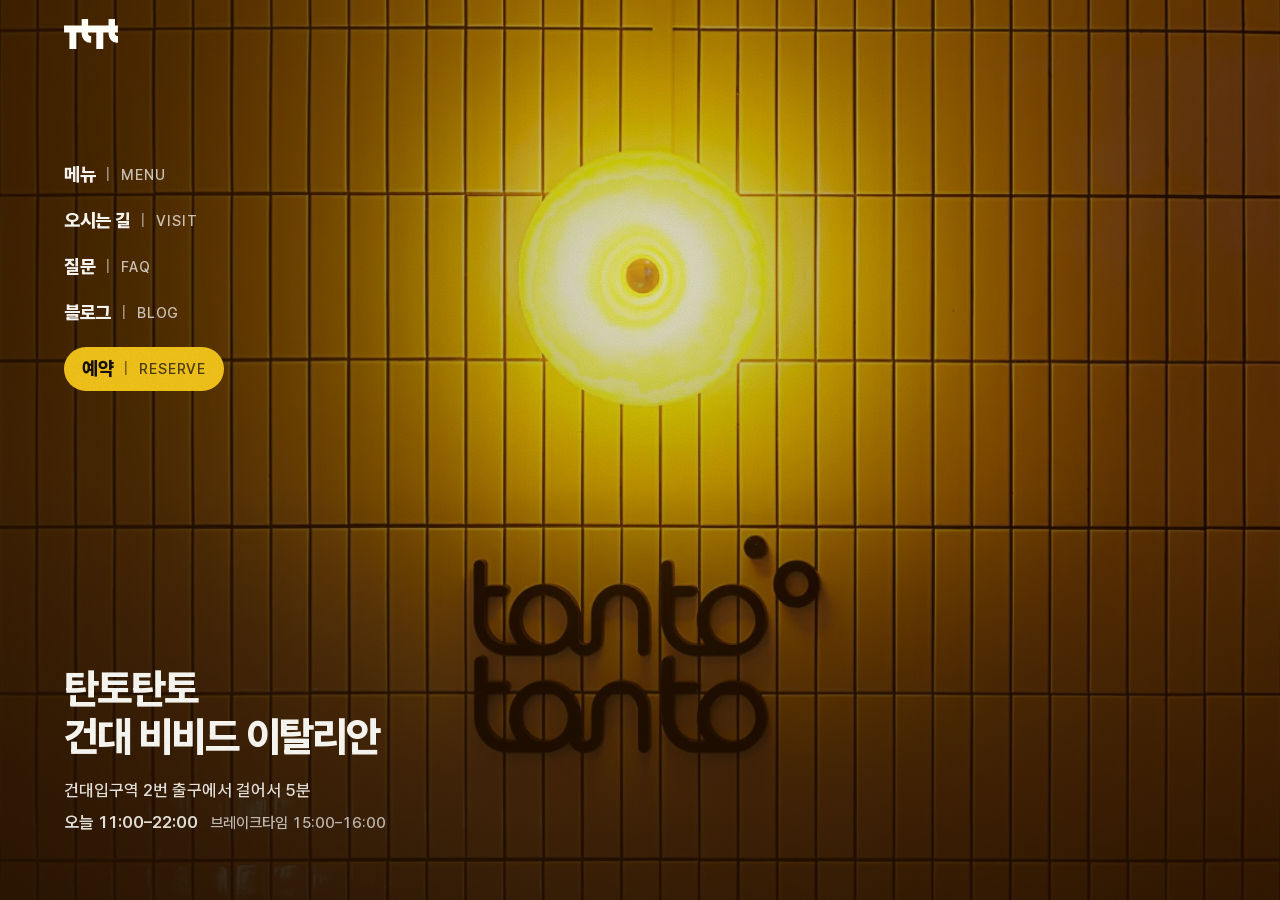
==== commit 8f864e8e: "Add blog section with nav links, list and post templates Co-Authored-By: Claude Opus 5.5 <noreply@an" ====
--- a/index.html
+++ b/index.html
@@ -1,14 +1,20 @@
 <!DOCTYPE html>
-<html lang="ko">
+<html lang="ko" class="at-hero">
 <head>
 <meta charset="utf-8">
 <meta name="viewport" content="width=device-width, initial-scale=1">
+<meta http-equiv="Content-Security-Policy" content="default-src 'self'; script-src 'self'; style-src 'self' 'unsafe-inline'; img-src 'self' data:; font-src 'self'; connect-src 'self'; object-src 'none'; base-uri 'self'; form-action 'none'">
+<meta name="referrer" content="strict-origin-when-cross-origin">
+<meta name="naver-site-verification" content="7d275e1dd63189f5c272824602707b1dd76e2648">
 <title>탄토탄토 | 건대 맛집, 건대입구역 이탈리안 파스타·스테이크</title>
 <meta name="description" content="건대입구역 2번 출구에서 걸어서 5분, 비비드 이탈리안 레스토랑 탄토탄토. 채끝스테이크 크림 파스타 19,800원, 명란 알리오올리오 15,800원, 브리&바질 뇨끼, 하우스 스테이크, 샥슈카. 건대 데이트와 모임에 어울리는 건대 맛집입니다.">
 <meta name="keywords" content="건대맛집, 건대 맛집, 건대입구 맛집, 건대입구역 맛집, 건대 파스타, 건대 이탈리안, 건대 데이트 맛집, 건대 스테이크, 건대 리조또, 화양동 맛집, 광진구 맛집, 탄토탄토, TantoTanto">
 <meta name="robots" content="index, follow, max-image-preview:large">
 <meta name="theme-color" content="#15110E">
-<link rel="icon" href="data:image/svg+xml,%3Csvg xmlns='http://www.w3.org/2000/svg' viewBox='0 0 32 32'%3E%3Crect width='32' height='32' fill='%23F6C61A'/%3E%3Cg transform='translate(4 9.3) scale(.0216)' fill='%2315110E'%3E%3Cpath d='M1 131H1107V276H807V620H663V276H254V620H111V276H1Z'/%3E%3Cpath d='M363 0H495V294.5A47.5 54 0 0 0 542.5 348.5H557V488H539A176 178 0 0 1 363 310Z'/%3E%3Cpath transform='translate(552 0)' d='M363 0H495V294.5A47.5 54 0 0 0 542.5 348.5H557V488H539A176 178 0 0 1 363 310Z'/%3E%3C/g%3E%3C/svg%3E">
+<link rel="icon" href="/favicon.ico" sizes="48x48">
+<link rel="icon" type="image/png" sizes="192x192" href="/icon-192.png">
+<link rel="apple-touch-icon" href="/apple-touch-icon.png">
+<meta name="theme-color" content="#FFB700">
 <link rel="canonical" href="https://tantotanto.store/">
 <meta property="og:url" content="https://tantotanto.store/">
 <meta name="geo.region" content="KR-11">
@@ -20,7 +26,12 @@
 <meta property="og:site_name" content="탄토탄토 TantoTanto">
 <meta property="og:title" content="탄토탄토 | 건대입구역 비비드 이탈리안 레스토랑">
 <meta property="og:description" content="건대입구역 2번 출구 도보 5분. 파스타와 스테이크를 한 상에 나눠 먹는 건대 맛집.">
-<meta property="og:image" content="https://tantotanto.store/img/steak-cream-pasta.webp">
+<meta property="og:image" content="https://tantotanto.store/og-image.jpg">
+<meta property="og:image:width" content="1200">
+<meta property="og:image:height" content="630">
+<meta property="og:image:alt" content="탄토탄토 tanto tanto 로고">
+<meta name="twitter:card" content="summary_large_image">
+<meta name="twitter:image" content="https://tantotanto.store/og-image.jpg">
 
 <script type="application/ld+json">
 {
@@ -43,7 +54,7 @@
     "스테이크",
     "리조또"
    ],
-   "priceRange": "₩₩",
+   "priceRange": "₩10,000~₩30,000",
    "telephone": "+82-2-2039-2915",
    "address": {
     "@type": "PostalAddress",
@@ -74,7 +85,32 @@
     },
     {
      "@type": "LocationFeatureSpecification",
-     "name": "창가 좌석",
+     "name": "웰컴키즈존",
+     "value": true
+    },
+    {
+     "@type": "LocationFeatureSpecification",
+     "name": "콜키지 프리(와인·사케)",
+     "value": true
+    },
+    {
+     "@type": "LocationFeatureSpecification",
+     "name": "창가 소파 좌석",
+     "value": true
+    },
+    {
+     "@type": "LocationFeatureSpecification",
+     "name": "단체 이용",
+     "value": true
+    },
+    {
+     "@type": "LocationFeatureSpecification",
+     "name": "무선인터넷",
+     "value": true
+    },
+    {
+     "@type": "LocationFeatureSpecification",
+     "name": "대기공간",
      "value": true
     },
     {
@@ -663,7 +699,8 @@
     "https://tantotanto.store/img/steak-cream-pasta.webp",
     "https://tantotanto.store/img/space-sofa.webp"
    ],
-   "menu": "https://tantotanto.store/menu/"
+   "menu": "https://tantotanto.store/menu/",
+   "logo": "https://tantotanto.store/icon-512.png"
   },
   {
    "@type": "WebPage",
@@ -672,7 +709,13 @@
    "about": {
     "@id": "https://tantotanto.store/#restaurant"
    },
-   "dateModified": "2026-11-20",
+   "dateModified": "2026-11-26",
+   "primaryImageOfPage": {
+    "@type": "ImageObject",
+    "url": "https://tantotanto.store/img/steak-cream-pasta.webp",
+    "width": 960,
+    "height": 960
+   },
    "url": "https://tantotanto.store/"
   },
   {
@@ -723,7 +766,39 @@
      "name": "예약할 수 있나요?",
      "acceptedAnswer": {
       "@type": "Answer",
-      "text": "캐치테이블과 네이버에서 예약할 수 있어요. 전화 예약은 02-2039-2915로 해 주세요."
+      "text": "캐치테이블과 네이버에서 예약할 수 있어요. 온라인 예약은 최대 6명까지 가능해요. 전화 예약은 02-2039-2915로 해 주세요."
+     }
+    },
+    {
+     "@type": "Question",
+     "name": "단체로 가도 되나요?",
+     "acceptedAnswer": {
+      "@type": "Answer",
+      "text": "7명 이상 단체는 매장으로 전화 주시면 안내해 드려요. 전화: 02-2039-2915"
+     }
+    },
+    {
+     "@type": "Question",
+     "name": "창가 소파 자리를 예약할 수 있나요?",
+     "acceptedAnswer": {
+      "@type": "Answer",
+      "text": "네, 창가 소파 좌석은 4개 테이블이고 2~6명이 앉을 수 있어요. 예약할 때 요청 사항에 '창가 자리'라고 적어 주시면 마련해 드려요."
+     }
+    },
+    {
+     "@type": "Question",
+     "name": "콜키지가 되나요?",
+     "acceptedAnswer": {
+      "@type": "Answer",
+      "text": "와인과 사케는 콜키지 무료예요. 와인 무료. 사케 무료. 위스키 병당 30,000원."
+     }
+    },
+    {
+     "@type": "Question",
+     "name": "1인 예산은 얼마 정도인가요?",
+     "acceptedAnswer": {
+      "@type": "Answer",
+      "text": "점심과 저녁 가격이 같고, 1인 1만~3만 원대예요. 파스타는 14,800원부터, 하우스 스테이크는 32,800원이에요."
      }
     },
     {
@@ -731,7 +806,7 @@
      "name": "주차할 수 있나요?",
      "acceptedAnswer": {
       "@type": "Answer",
-      "text": "전용 주차장은 없어요. 인근 유료 주차장을 이용해 주세요."
+      "text": "전용 주차장은 없고, 가까운 한아름 528주차장(유료)을 이용해 주세요. 기본 1시간 3,000원. 추가 20분당 1,000원. 하루 최대 50,000원."
      }
     },
     {
@@ -739,7 +814,7 @@
      "name": "아이와 함께 가도 되나요?",
      "acceptedAnswer": {
       "@type": "Answer",
-      "text": "네, 아기의자가 있어요. 가족 식사도 편하게 하실 수 있어요."
+      "text": "네, 아이를 환영하는 웰컴키즈존이에요. 아기의자가 있어요."
      }
     }
    ]
@@ -747,7 +822,6 @@
  ]
 }
 </script>
-<script>document.documentElement.classList.add('at-hero');</script>
 
 <link rel="stylesheet" href="fonts/pretendard.css">
 <link rel="stylesheet" href="site.css">
@@ -768,6 +842,7 @@
   <nav aria-label="주요 메뉴">
     <a href="visit/">오시는 길</a>
     <a href="menu/">메뉴</a>
+    <a href="/blog/">블로그</a>
   </nav>
   <a class="btn btn-yolk" href="https://www.catchtable.net/shop/tantotanto_ku" target="_blank" rel="noopener">예약하기</a>
 </header>
@@ -785,6 +860,7 @@
         <a href="menu/"><b>메뉴</b><i lang="en">MENU</i></a>
         <a href="visit/"><b>오시는 길</b><i lang="en">VISIT</i></a>
         <a href="#faq"><b>질문</b><i lang="en">FAQ</i></a>
+        <a href="/blog/"><b>블로그</b><i lang="en">BLOG</i></a>
         <a class="rsv" href="#reserve"><b>예약</b><i lang="en">RESERVE</i></a>
       </nav>
       <div class="hsig">
@@ -817,6 +893,8 @@
         <div><dt>전화 예약</dt><dd><a href="tel:+82220392915">02-2039-2915</a></dd></div>
         <div><dt>오늘 영업</dt><dd>11:00–22:00 <span class="bt">브레이크타임 <span id="hours-now2">15:00–17:00</span></span></dd></div>
         <div><dt>라스트오더</dt><dd>점심 <span id="lo-now2">14:30</span>, 저녁 20:50</dd></div>
+        <div><dt>인원</dt><dd>온라인 예약 최대 6명, 7명 이상은 전화</dd></div>
+        <div><dt>창가 소파</dt><dd>예약 요청 사항에 '창가 자리'라고 적어 주세요</dd></div>
       </dl>
     </div>
   </section>
@@ -830,9 +908,13 @@
         <details><summary>영업시간과 라스트오더는 어떻게 되나요?<i aria-hidden="true"></i></summary><div class="a"><p>매일 11:00~22:00 영업해요.</p><dl class="arows"><div><dt>브레이크타임</dt><dd>평일 15:00~17:00, 주말 15:00~16:00</dd></div><div><dt>라스트오더 평일</dt><dd>점심 14:30, 저녁 20:50</dd></div><div><dt>라스트오더 주말</dt><dd>점심 14:50, 저녁 20:50</dd></div></dl></div></details>
         <details><summary>대표 메뉴와 가격은 어떻게 되나요?<i aria-hidden="true"></i></summary><div class="a"><dl class="arows"><div><dt>채끝스테이크 크림</dt><dd>19,800원</dd></div><div><dt>샥슈카(에그인헬)</dt><dd>19,800원</dd></div><div><dt>명란 알리오올리오</dt><dd>15,800원</dd></div><div><dt>브리&amp;바질 뇨끼</dt><dd>18,800원</dd></div><div><dt>하우스 스테이크</dt><dd>32,800원</dd></div></dl></div></details>
         <details><summary>건대에서 데이트나 기념일에 가기 좋은 식당인가요?<i aria-hidden="true"></i></summary><div class="a"><p>네, 데이트와 기념일, 친구 모임에 잘 어울려요.</p><p>주황빛 조명과 노란 소파 창가 자리, 원목 테이블이 있는 밝고 따뜻한 공간이에요.</p><p>하이볼과 와인도 있어요.</p></div></details>
-        <details><summary>예약할 수 있나요?<i aria-hidden="true"></i></summary><div class="a"><p>캐치테이블과 네이버에서 예약할 수 있어요.</p><p>전화 예약은 02-2039-2915로 해 주세요.</p></div></details>
-        <details><summary>주차할 수 있나요?<i aria-hidden="true"></i></summary><div class="a"><p>전용 주차장은 없어요.</p><p>인근 유료 주차장을 이용해 주세요.</p></div></details>
-        <details><summary>아이와 함께 가도 되나요?<i aria-hidden="true"></i></summary><div class="a"><p>네, 아기의자가 있어요.</p><p>가족 식사도 편하게 하실 수 있어요.</p></div></details>
+        <details><summary>예약할 수 있나요?<i aria-hidden="true"></i></summary><div class="a"><p>캐치테이블과 네이버에서 예약할 수 있어요.</p><p>온라인 예약은 최대 6명까지 가능해요.</p><p>전화 예약은 02-2039-2915로 해 주세요.</p></div></details>
+        <details><summary>단체로 가도 되나요?<i aria-hidden="true"></i></summary><div class="a"><p>7명 이상 단체는 매장으로 전화 주시면 안내해 드려요.</p><p>전화: 02-2039-2915</p></div></details>
+        <details><summary>창가 소파 자리를 예약할 수 있나요?<i aria-hidden="true"></i></summary><div class="a"><p>네, 창가 소파 좌석은 4개 테이블이고 2~6명이 앉을 수 있어요.</p><p>예약할 때 요청 사항에 '창가 자리'라고 적어 주시면 마련해 드려요.</p></div></details>
+        <details><summary>콜키지가 되나요?<i aria-hidden="true"></i></summary><div class="a"><p>와인과 사케는 콜키지 무료예요.</p><dl class="arows"><div><dt>와인</dt><dd>무료</dd></div><div><dt>사케</dt><dd>무료</dd></div><div><dt>위스키</dt><dd>병당 30,000원</dd></div></dl></div></details>
+        <details><summary>1인 예산은 얼마 정도인가요?<i aria-hidden="true"></i></summary><div class="a"><p>점심과 저녁 가격이 같고, 1인 1만~3만 원대예요.</p><p>파스타는 14,800원부터, 하우스 스테이크는 32,800원이에요.</p></div></details>
+        <details><summary>주차할 수 있나요?<i aria-hidden="true"></i></summary><div class="a"><p>전용 주차장은 없고, 가까운 한아름 528주차장(유료)을 이용해 주세요.</p><dl class="arows"><div><dt>기본</dt><dd>1시간 3,000원</dd></div><div><dt>추가</dt><dd>20분당 1,000원</dd></div><div><dt>하루 최대</dt><dd>50,000원</dd></div></dl></div></details>
+        <details><summary>아이와 함께 가도 되나요?<i aria-hidden="true"></i></summary><div class="a"><p>네, 아이를 환영하는 웰컴키즈존이에요.</p><p>아기의자가 있어요.</p></div></details>
       </div>
     </div>
   </section>
@@ -842,7 +924,9 @@
       <h2 id="en-title">For visitors</h2>
       <div>
         <p>TantoTanto is a vivid Italian restaurant a 5-minute walk from Exit 2 of Konkuk Univ. Station (2F, 49 Achasan-ro 33-gil, Gwangjin-gu, Seoul), with an orange-lit ceiling and a long yellow banquette by the windows.</p>
-        <p>Signature dishes are Striploin Steak Cream Pasta (19,800 won), Shakshuka (19,800 won), Myeongran Aglio e Olio (15,800 won), Brie &amp; Basil Gnocchi (18,800 won) and House Steak (32,800 won). Open Monday to Friday 11:00–15:00 and 17:00–22:00, weekends 11:00–15:00 and 16:00–22:00. Last order: lunch 14:30 on weekdays and 14:50 on weekends, dinner 20:50. Phone +82-2-2039-2915.</p>
+        <p>Signature dishes are Striploin Steak Cream Pasta (19,800 won), Shakshuka (19,800 won), Myeongran Aglio e Olio (15,800 won), Brie &amp; Basil Gnocchi (18,800 won) and House Steak (32,800 won). Open daily 11:00–22:00 with a break 15:00–17:00 on weekdays and 15:00–16:00 on weekends; no regular closing day. Last order: lunch 14:30 on weekdays and 14:50 on weekends, dinner 20:50. Phone +82-2-2039-2915.</p>
+        <p>Wine and sake are corkage-free (whisky 30,000 won per bottle). Kids are welcome and high chairs are available. Online booking takes up to 6 guests; call for larger groups. There is no private parking; the paid Hanareum 528 lot is nearby.</p>
+        <p class="langs">Full guide with menu: <a href="en/" hreflang="en">English</a> · <a href="ja/" hreflang="ja" lang="ja">日本語</a> · <a href="zh/" hreflang="zh-Hans" lang="zh-Hans">中文</a></p>
       </div>
     </div>
   </section>
@@ -861,6 +945,7 @@
         <div class="links">
           <a class="pill solid" href="https://www.catchtable.net/shop/tantotanto_ku" target="_blank" rel="noopener">캐치테이블로 예약 <svg viewBox="0 0 14 14" fill="none" stroke="currentColor" stroke-width="1.6" aria-hidden="true"><path d="M3 11 11 3M5 3h6v6"/></svg></a>
           <a class="pill" href="tel:+82220392915">전화 02-2039-2915</a>
+          <a class="pill" href="/blog/">블로그</a>
         </div>
       </div>
     </div>
--- a/site.css
+++ b/site.css
@@ -643,7 +643,7 @@
 .hintro h1 { font-weight: 800; font-size: clamp(2rem, 3.3vw, 3rem); line-height: 1.18; letter-spacing: -.04em; }
 .hintro p { margin-top: 14px; font-size: 1.05rem; color: var(--ink-2); }
 .hintro p.today { margin-top: 4px; font-weight: 600; color: var(--ink); font-variant-numeric: tabular-nums; }
-.hnav { display: grid; grid-template-columns: repeat(4, 1fr); border: 2px solid var(--ink); }
+.hnav { display: grid; grid-template-columns: repeat(5, 1fr); border: 2px solid var(--ink); }
 .hnav a { display: flex; align-items: center; justify-content: center; min-height: 60px; text-decoration: none; font-weight: 800; font-size: 1.05rem; letter-spacing: -.02em; white-space: nowrap; transition: background-color 160ms ease, color 160ms ease; }
 .hnav a + a { border-left: 2px solid var(--ink); }
 .hnav .rsv { background: var(--yolk); }
@@ -742,6 +742,7 @@
   .hnav a + a { border-left: 0; }
   .hnav a:nth-child(even) { border-left: 2px solid var(--ink); }
   .hnav a:nth-child(n+3) { border-top: 2px solid var(--ink); }
+  .hnav .rsv { grid-column: 1 / -1; border-left: 0; }
   .hnav i { display: block; font-weight: 600; font-size: .78rem; letter-spacing: .02em; opacity: .65; }
   .hsig ul { display: flex; gap: 12px; margin: 0 calc(-1 * var(--pad)); padding: 0 var(--pad); overflow-x: auto; scroll-snap-type: x mandatory; scroll-padding-left: var(--pad); scrollbar-width: none; }
   .hsig ul::-webkit-scrollbar { display: none; }
